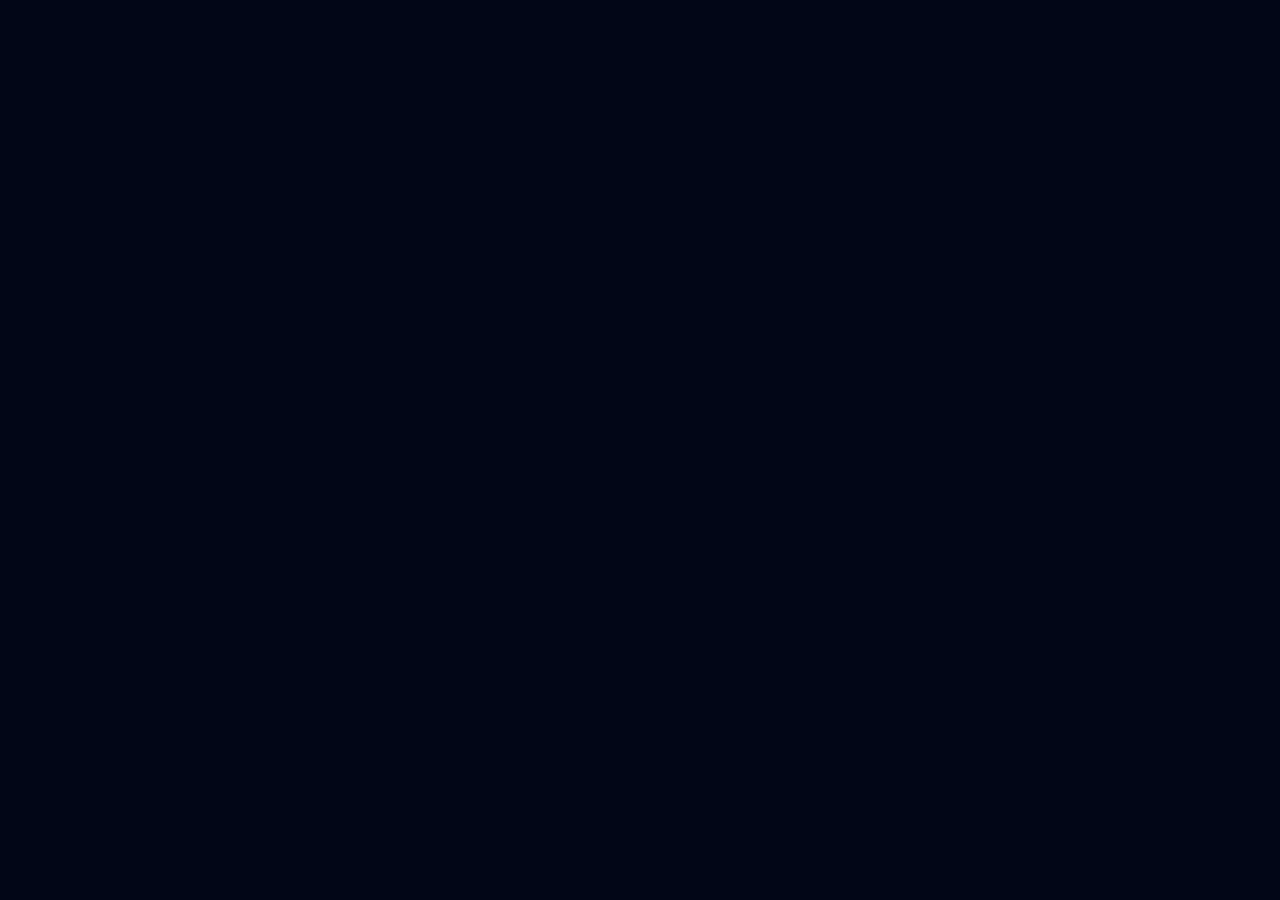
==== index.html @ 474ec380 "Update index.html" ====
<!DOCTYPE html>
<html lang="en" dir="ltr" id="htmlRoot">
<head>
    <meta charset="UTF-8">
    <meta name="viewport" content="width=device-width, initial-scale=1.0">
    <title>Thabit - Portal</title>
    <link rel="icon" type="image/svg+xml" href="[data-uri].$<[base64]">
    <link rel="preconnect" href="https://fonts.googleapis.com">
    <link rel="preconnect" href="https://fonts.gstatic.com" crossorigin>
    <link href="https://fonts.googleapis.com/css2?family=Cairo:wght@400;600;700;900&family=Montserrat:ital,wght@0,900;1,700;1,900&family=Plus+Jakarta+Sans:wght@300;400;500;600;700&display=swap" rel="stylesheet">
    <link rel="stylesheet" href="https://cdnjs.cloudflare.com/ajax/libs/font-awesome/6.4.0/css/all.min.css">

    <style>
        :root {
            --bg: #030712; --text: #f1f5f9; --text-strong: #ffffff; --muted: #94a3b8; --soft: #cbd5e1;
            --card: rgba(18, 27, 48, 0.78); --card-border: rgba(255, 255, 255, 0.10);
            --input-bg: rgba(3, 7, 18, 0.85); --input-border: rgba(255, 255, 255, 0.12);
            --gold: #d4af37;
            --shadow: 0 30px 60px rgba(0, 0, 0, 0.6); --shadow-strong: 0 50px 100px -20px rgba(0, 0, 0, 0.9);
            --icon-color: rgba(255, 255, 255, 0.17);
        }

        body.light-theme {
            --bg: #f8fafc; --text: #1e293b; --text-strong: #0f172a; --muted: #475569; --soft: #334155;
            --card: rgba(255, 255, 255, 0.92); --card-border: rgba(15, 23, 42, 0.14);
            --input-bg: #f1f5f9; --input-border: rgba(15, 23, 42, 0.28);
            --gold: #a16207;
            --shadow: 0 20px 45px rgba(15, 23, 42, 0.14); --shadow-strong: 0 30px 70px -15px rgba(15, 23, 42, 0.28);
            --icon-color: rgba(15, 23, 42, 0.15);
        }

        #thabitBg {
            position: fixed; inset: 0; width: 100%; height: 100%; z-index: 0; pointer-events: none;
            color: var(--icon-color);
            -webkit-mask-image: radial-gradient(ellipse 65% 55% at 50% 50%, rgba(0,0,0,0.4) 0%, #000 100%);
            mask-image: radial-gradient(ellipse 65% 55% at 50% 50%, rgba(0,0,0,0.4) 0%, #000 100%);
        }

        .mobile-floating-bar {
            position: fixed; left: 10px; bottom: 20px; z-index: 50;
            background: rgba(15, 23, 42, 0.85);
            backdrop-filter: blur(12px); -webkit-backdrop-filter: blur(12px);
            border: 1px solid rgba(255, 255, 255, 0.2);
            padding: 6px; border-radius: 9999px;
            display: flex; flex-direction: column; gap: 6px; align-items: center;
            box-shadow: 0 10px 25px -5px rgba(0, 0, 0, 0.5);
        }

        body.light-theme .mobile-floating-bar {
            background: rgba(255, 255, 255, 0.9); border: 1px solid #000000;
            box-shadow: 0 10px 25px -5px rgba(0, 0, 0, 0.15);
        }

        .circle-badge-btn {
            width: 36px; height: 36px; display: flex; align-items: center; justify-content: center;
            font-size: 11px; font-weight: 800; background: #1e293b; color: #ffffff;
            border: none; border-radius: 50%; cursor: pointer; transition: transform 0.2s;
            font-family: 'Cairo', 'Inter', sans-serif;
        }

        body.light-theme .circle-badge-btn { background: #e2e8f0; color: #000000; }
        .circle-badge-btn:hover { transform: scale(1.12); }
        .circle-badge-btn.active { background: #2563eb !important; color: #ffffff !important; }
        .circle-badge-btn.theme-btn { color: #fbbf24; }
        .circle-badge-btn.admin-btn { color: #10b981; }
        body.light-theme .circle-badge-btn.admin-btn { color: #047857; }
        .circle-badge-btn i { font-size: 13px; }
        .bar-divider { width: 20px; height: 1px; background: #64748b; margin: 1px 0; }

        .assist-btn {
            width: 42px; height: 42px; border-radius: 50%;
            background: linear-gradient(135deg, #059669, #047857); color: #ffffff !important;
            display: flex; flex-direction: column; align-items: center; justify-content: center; gap: 2px;
            text-decoration: none; font-family: 'Cairo', sans-serif; font-size: 7px; font-weight: 800; line-height: 1;
            transition: transform 0.2s; box-shadow: 0 4px 10px rgba(5, 150, 105, 0.45);
        }

        .assist-btn i { font-size: 14px; }
        .assist-btn:hover { transform: scale(1.12); }

        *, *:before, *:after {
            box-sizing: border-box;
            margin: 0;
            padding: 0;
            -webkit-tap-highlight-color: transparent;
        }

        *:focus { outline: none !important; }

        body {
            background-color: var(--bg);
            color: var(--text);
            min-height: 100vh;
            display: flex;
            flex-direction: column;
            align-items: center;
            justify-content: center;
            position: relative;
            overflow-x: hidden;
            font-family: 'Cairo', 'Plus Jakarta Sans', sans-serif !important;
            padding: 40px 20px;
            transition: background-color 0.3s ease, color 0.3s ease;
        }

        #cinematicIntroOverlay {
            position: fixed;
            inset: 0;
            background-color: #020617;
            z-index: 99999;
            display: flex;
            align-items: center;
            justify-content: center;
            opacity: 1;
            transition: opacity 1s ease-in-out, visibility 1s ease-in-out;
        }

        #cinematicIntroOverlay.fade-out {
            opacity: 0;
            visibility: hidden;
            pointer-events: none;
        }

        .cinematic-intro-title {
            font-family: 'Montserrat', sans-serif !important;
            font-weight: 900 !important;
            font-size: 2rem;
            letter-spacing: 0.15em;
            padding-left: 0.2em;
            color: #d4af37;
            position: relative;
            opacity: 0;
            transform: scale(0.9);
            animation: introWordSequence 3s cubic-bezier(0.16, 1, 0.3, 1) forwards;
        }

        @keyframes introWordSequence {
            0% { opacity: 0; transform: scale(0.85); filter: drop-shadow(0 0 0px rgba(212,175,55,0)); }
            25% { opacity: 1; transform: scale(1); color: #d4af37; filter: drop-shadow(0 0 10px rgba(212,175,55,0.4)); }
            50% { color: #fef08a; filter: drop-shadow(0 0 25px rgba(234, 179, 8, 0.9)) drop-shadow(0 0 45px rgba(212, 175, 55, 0.7)); transform: scale(1.05); }
            75% { color: #d4af37; filter: drop-shadow(0 0 10px rgba(212,175,55,0.5)); transform: scale(1); opacity: 1; }
            100% { opacity: 0; transform: scale(1.08); filter: drop-shadow(0 0 0px rgba(212,175,55,0)); }
        }

        .page-content-hidden { opacity: 0; visibility: hidden; }
        .page-content-visible { opacity: 1; visibility: visible; animation: fadeInContent 1s ease forwards; }

        @keyframes fadeInContent {
            from { opacity: 0; transform: translateY(10px); }
            to { opacity: 1; transform: translateY(0); }
        }

        .screen {
            display: none;
            width: 100%;
            flex-direction: column;
            align-items: center;
            position: relative;
            z-index: 5;
        }

        .screen.active { display: flex; }

        #login-screen {
            justify-content: center;
            align-items: center;
        }

        .portal-layout {
            display: flex;
            align-items: center;
            justify-content: center;
            width: 100%;
            max-width: 1300px;
            position: relative;
            gap: 30px;
            z-index: 10;
            margin-bottom: 25px;
            direction: ltr;
        }

        .portal-card {
            background: var(--card);
            backdrop-filter: blur(18px);
            -webkit-backdrop-filter: blur(18px);
            border: 1px solid var(--card-border);
            padding: 35px 30px;
            border-radius: 22px;
            width: 380px;
            min-height: 480px;
            box-shadow: var(--shadow);
            position: relative;
            overflow: hidden !important;
            transition: all 0.5s cubic-bezier(0.16, 1, 0.3, 1);
            cursor: pointer;
            display: flex;
            flex-direction: column;
            justify-content: space-between;
            user-select: none;
        }

        [dir="rtl"] .portal-card { direction: rtl; }
        [dir="ltr"] .portal-card { direction: ltr; }

        .portal-card::before {
            content: '';
            position: absolute;
            top: -150%;
            left: -150%;
            width: 350%;
            height: 350%;
            background: linear-gradient(135deg, transparent 35%, rgba(212, 175, 55, 0.04) 42%, rgba(255, 215, 0, 0.16) 50%, rgba(212, 175, 55, 0.04) 58%, transparent 65%);
            pointer-events: none;
            z-index: 1;
            animation: cardGoldSwipe 7s linear infinite;
        }

        @keyframes cardGoldSwipe {
            0% { transform: translate(-30%, -30%); }
            100% { transform: translate(35%, 35%); }
        }

        .portal-card.side-card {
            transform: scale(0.9);
            opacity: 0.7;
            filter: blur(0.3px);
            pointer-events: auto;
            z-index: 2;
        }

        .portal-card.side-card:hover {
            opacity: 0.9;
            filter: blur(0px);
            transform: scale(0.93);
            box-shadow: var(--shadow);
        }

        .portal-card.active-card {
            transform: scale(1.04);
            opacity: 1;
            filter: blur(0px);
            z-index: 20;
            box-shadow: var(--shadow-strong);
            cursor: default;
            pointer-events: auto;
        }

        .portal-card > * {
            position: relative;
            z-index: 2;
        }

        .logo-wrapper {
            position: relative;
            display: flex;
            flex-direction: column;
            align-items: center;
            align-self: center;
            margin-bottom: 25px;
            z-index: 10;
        }

        .glass-3d-logo-btn {
            position: relative;
            width: 90px;
            height: 90px;
            border-radius: 50%;
            background: radial-gradient(circle at 32% 32%, #475569 0%, #1e293b 45%, #090d16 75%, #020408 100%);
            box-shadow:
                inset 0 6px 12px rgba(255, 255, 255, 0.35),
                inset 0 -12px 25px rgba(0, 0, 0, 0.95),
                0 20px 40px rgba(0, 0, 0, 0.55),
                0 0 25px rgba(0, 0, 0, 0.4);
            display: flex;
            align-items: center;
            justify-content: center;
            overflow: hidden;
            cursor: pointer;
            transition: background 0.4s ease, box-shadow 0.4s ease;
            transform: scale(1) !important;
        }

        .glass-logo-text {
            font-family: 'Montserrat', sans-serif !important;
            font-weight: 900 !important;
            font-size: 2.2rem !important;
            color: #ffffff !important;
            text-shadow: 0 2px 10px rgba(0, 0, 0, 0.8);
        }

        .card-header-title {
            font-size: 1.4rem;
            color: var(--text-strong);
            font-weight: 700;
            letter-spacing: 0.5px;
            margin-bottom: 20px;
            display: flex;
            align-items: center;
            gap: 10px;
            font-family: 'Cairo', sans-serif !important;
        }

        .input-group {
            margin-bottom: 16px;
            position: relative;
        }

        .input-group label {
            display: flex;
            align-items: center;
            gap: 6px;
            margin-bottom: 6px;
            font-size: 0.95rem;
            color: var(--text-strong);
            font-weight: 700;
            font-family: 'Cairo', sans-serif !important;
        }

        .required-dot {
            display: inline-block;
            width: 7px;
            height: 7px;
            background-color: #f43f5e;
            border-radius: 50%;
            margin-left: 3px;
            box-shadow: 0 0 8px rgba(244, 63, 94, 0.8);
            vertical-align: middle;
        }

        [dir="rtl"] .required-dot {
            margin-left: 0;
            margin-right: 3px;
        }

        .input-group input,
        .input-group select,
        .input-group textarea {
            width: 100%;
            height: 46px;
            padding: 0 16px;
            background: var(--input-bg);
            border: 1px solid var(--input-border) !important;
            border-radius: 12px;
            color: var(--text-strong);
            font-size: 0.95rem;
            outline: none !important;
            box-shadow: none !important;
            font-family: 'Cairo', sans-serif !important;
            font-weight: 600;
        }

        .input-group input::placeholder {
            color: var(--muted);
            opacity: 0.8;
        }

        .password-wrapper {
            position: relative;
            width: 100%;
        }

        .password-wrapper input {
            padding-right: 48px;
        }

        [dir="rtl"] .password-wrapper input {
            padding-right: 16px;
            padding-left: 48px;
        }

        .toggle-password {
            position: absolute;
            right: 16px;
            top: 50%;
            transform: translateY(-50%);
            color: var(--soft);
            cursor: pointer;
            z-index: 5;
            font-size: 1.1rem;
        }

        [dir="rtl"] .toggle-password {
            right: auto;
            left: 16px;
        }

        .btn {
            width: 100%;
            padding: 13px 16px;
            color: #ffffff !important;
            border-radius: 14px;
            font-size: 1.1rem;
            font-weight: 900;
            cursor: pointer;
            position: relative;
            font-family: 'Cairo', sans-serif !important;
            background: linear-gradient(135deg, #000000 0%, #111827 20%, #047857 40%, #ffffff 50%, #dc2626 60%, #111827 80%, #000000 100%) !important;
            border: 1px solid rgba(255, 255, 255, 0.15);
            margin-top: 6px;
            text-shadow: 0 1px 6px rgba(0,0,0,0.85);
        }

        .btn:disabled {
            opacity: 0.7;
            cursor: wait;
        }

        .assistant-join-btn {
            background: linear-gradient(135deg, #1e293b 0%, #0f172a 100%);
            color: #ffffff !important;
            border: 1px solid rgba(255, 255, 255, 0.15);
            width: 100%;
            padding: 16px;
            border-radius: 14px;
            font-weight: 900;
            font-size: 1.1rem;
            font-family: 'Cairo', sans-serif !important;
            cursor: pointer;
            box-shadow: 0 10px 25px rgba(0, 0, 0, 0.4);
            display: flex;
            align-items: center;
            justify-content: center;
            gap: 10px;
            transition: transform 0.2s, box-shadow 0.2s, background 0.2s;
            text-decoration: none;
            margin-top: 20px;
        }

        .assistant-join-btn:hover {
            transform: translateY(-3px);
            background: linear-gradient(135deg, #334155 0%, #1e293b 100%);
            box-shadow: 0 15px 30px rgba(0, 0, 0, 0.6);
            border-color: rgba(212, 175, 55, 0.4);
        }

        .services-wrap {
            display: flex;
            flex-direction: column;
            justify-content: center;
            height: 100%;
        }

        .services-desc {
            color: var(--soft);
            text-align: center;
            font-size: 0.95rem;
            line-height: 1.6;
            margin-bottom: 20px;
        }

        .card-footnote {
            font-size: 0.85rem;
            color: var(--muted);
            text-align: center;
            margin-top: 10px;
        }

        .card-footnote.strong {
            font-size: 0.95rem;
            color: var(--text-strong);
            font-weight: 700;
        }

        .info-content {
            color: var(--text-strong);
            font-size: 1rem;
            line-height: 1.7;
            font-weight: 600;
        }

        .icon-soft {
            color: var(--soft);
        }

        #webAlertBox {
            width: 100%;
            padding: 12px 16px;
            border-radius: 12px;
            font-size: 0.95rem;
            font-family: 'Cairo', sans-serif !important;
            font-weight: 700;
            margin-bottom: 20px;
            display: none;
            background: var(--input-bg);
            text-align: center;
        }

        #webAlertBox.show {
            display: block;
        }

        #webAlertBox.alert-success {
            border: 1px solid #10b981;
            color: #10b981;
        }

        #webAlertBox.alert-error {
            border: 1px solid #ef4444;
            color: #ef4444;
        }

        @media (max-width: 900px) {
            body {
                padding: 20px 15px;
            }

            .portal-layout {
                flex-direction: column !important;
                gap: 20px;
                align-items: center;
            }

            .portal-card {
                width: 100% !important;
                max-width: 380px;
                min-height: auto !important;
                transform: none !important;
                opacity: 1 !important;
                filter: none !important;
                box-shadow: var(--shadow);
            }

            .portal-card.side-card,
            .portal-card.active-card {
                transform: none !important;
                opacity: 1 !important;
                filter: none !important;
            }
        }

        @media (max-width: 600px) {
            body {
                padding-left: 64px;
                padding-right: 14px;
            }
        }
    </style>
</head>

<body>

    <script>
        try {
            if (localStorage.getItem('thabit_theme') === 'light')
                document.body.classList.add('light-theme');
        } catch(e) {}
    </script>

    <!-- Floating left bar -->
    <div class="mobile-floating-bar" id="mobileFloatingBar">
        <a href="assistant7.html"
           id="assistBtn"
           class="assist-btn"
           title="Pronunciation Assistant"
           data-i18n-title="assistTitle">
            <i class="fa-solid fa-microphone-lines"></i>
            <span data-i18n="assistShort">Assistant</span>
        </a>

        <div class="bar-divider"></div>

        <button type="button"
                onclick="setLanguage('ar')"
                id="floatBtnAr"
                title="العربية"
                class="circle-badge-btn">ع</button>

        <button type="button"
                onclick="setLanguage('en')"
                id="floatBtnEn"
                title="English"
                class="circle-badge-btn active">EN</button>

        <button type="button"
                onclick="setLanguage('eg')"
                id="floatBtnEg"
                title="مصري"
                class="circle-badge-btn">مصر</button>

        <div class="bar-divider"></div>

        <button type="button"
                onclick="toggleTheme()"
                id="floatBtnTheme"
                title="Light / Dark"
                data-i18n-title="themeTitle"
                class="circle-badge-btn theme-btn">
            <i id="themeIcon" class="fa-solid fa-moon"></i>
        </button>

        <div class="bar-divider"></div>

        <button type="button"
                onclick="window.location.href='adminpanel2.html'"
                id="floatBtnAdmin"
                title="Admin Panel"
                class="circle-badge-btn admin-btn">
            <i class="fa-solid fa-plus"></i>
        </button>
    </div>

    <div id="cinematicIntroOverlay">
        <h1 class="cinematic-intro-title">THABIT</h1>
    </div>

    <div id="login-screen" class="screen page-content-hidden">

        <div style="display: flex; flex-direction: column; align-items: center; width: 100%;">

            <div class="logo-wrapper">
                <div class="glass-3d-logo-btn"
                     id="glassLogoBtn"
                     title="THABIT Portal">
                    <span class="glass-logo-text">T</span>
                </div>
            </div>

            <div class="portal-layout" id="portalLayout">

                <!-- 1. Login Card -->
                <div class="portal-card active-card"
                     id="cardLogin"
                     onclick="switchPortalCard('login')">

                    <div>

                        <div class="card-header-title"
                             style="justify-content: center;">

                            <span id="lblLoginTitle"
                                  data-i18n="loginTitle"
                                  style="letter-spacing: 1px;">
                                Login
                            </span>

                        </div>

                        <div id="webAlertBox"></div>

                        <div class="input-group">

                            <label>
                                <i class="fa-regular fa-user"></i>

                                <span id="lblUser"
                                      data-i18n="username">
                                    Username
                                </span>

                                <span class="required-dot"
                                      id="dotUser">
                                </span>
                            </label>

                            <input type="text"
                                   id="username"
                                   data-i18n-ph="usernamePh"
                                   placeholder="Enter username..."
                                   autocomplete="off">

                        </div>

                        <div class="input-group">

                            <label>
                                <i class="fa-solid fa-lock"></i>

                                <span id="lblPass"
                                      data-i18n="password">
                                    Password
                                </span>

                                <span class="required-dot"
                                      id="dotPass">
                                </span>
                            </label>

                            <div class="password-wrapper">

                                <input type="password"
                                       id="password"
                                       data-i18n-ph="passwordPh"
                                       placeholder="Enter password...">

                                <i class="fa-solid fa-eye toggle-password"
                                   id="togglePassword"
                                   onclick="togglePassVisibility()">
                                </i>

                            </div>

                        </div>

                        <button class="btn"
                                id="btnLoginBtn"
                                data-i18n="getIn"
                                onclick="handleLogin()">
                            Get In
                        </button>

                    </div>

                </div>


                <!-- 2. Services Card -->
                <div class="portal-card side-card left"
                     id="cardServices"
                     onclick="switchPortalCard('services')">

                    <div class="services-wrap">

                        <div class="card-header-title"
                             style="justify-content: center; text-align: center;">

                            <i class="fa-solid fa-calendar-check icon-soft"></i>

                            <span data-i18n="notYet">
                                Not a Thabit Yet ?
                            </span>

                        </div>

                        <p class="services-desc"
                           data-i18n="servicesDesc">
                            Pick your time slot, upload the required files, and confirm your payment with ease.
                        </p>


                        <!-- Linked directly to placement3.html -->
                        <a href="placement3.html"
                           id="assistantJoinBtn"
                           class="assistant-join-btn"
                           onclick="event.stopPropagation();">

                            <i class="fa-solid fa-arrow-right-to-bracket"></i>

                            <span data-i18n="wantJoin">
                                Want to join ?
                            </span>

                        </a>

                    </div>

                    <div class="card-footnote"
                         data-i18n="bookingPortal">
                        Direct Booking Portal
                    </div>

                </div>


                <!-- 3. About Us Card -->
                <div class="portal-card side-card"
                     id="cardAbout"
                     onclick="switchPortalCard('about')">

                    <div>

                        <div class="card-header-title">

                            <i class="fa-solid fa-circle-info"></i>

                            <span id="lblAboutTitle"
                                  data-i18n="aboutTitle">
                                About Us
                            </span>

                        </div>

                        <p class="info-content"
                           id="lblAboutDesc"
                           data-i18n="aboutDesc">
                            THABIT is a state-of-the-art educational ecosystem built to bridge the gap between mentors and trainees.
                        </p>

                    </div>

                    <div class="card-footnote strong"
                         data-i18n="clickView">
                        Click to view
                    </div>

                </div>

            </div>

        </div>

    </div>


    <script>
    (function () {

        var LOGO = '<g transform="translate(2.00 4.12) scale(0.10237) translate(-49.5 -12.5)"><path d="M322.8 24.2L317.2 21.0L312.3 19.8L307.5 19.8L301.5 21.0L292.8 24.5L281.8 31.8L273.3 39.7L258.0 55.3L243.5 68.2L235.8 72.8L231.3 74.5L223.0 76.2L216.3 76.0L209.8 74.2L204.7 71.3L200.2 67.0L197.5 62.7L195.8 58.7L194.7 52.3L194.7 47.0L195.8 40.8L197.0 39.0L199.0 33.0L203.3 27.0L211.2 19.8L219.7 15.2L223.3 14.2L224.7 12.5L216.8 13.0L208.3 15.0L207.2 16.0L199.0 19.7L193.0 24.2L188.0 29.0L183.7 34.7L178.7 44.0L175.7 55.3L176.0 65.8L178.8 75.5L180.5 78.8L183.8 83.2L188.8 87.8L194.5 91.3L198.0 93.0L204.5 94.5L211.7 95.2L221.7 94.5L228.7 92.8L239.2 87.8L252.0 79.0L262.8 68.2L274.0 55.3L282.3 47.2L288.0 42.7L296.5 38.0L302.8 37.3L305.3 38.7L307.3 42.7L307.3 49.7L302.7 64.2L293.5 82.5L291.2 85.7L290.3 88.0L286.7 93.3L284.2 98.3L281.8 101.3L279.8 105.5L277.2 108.8L275.2 113.0L272.5 116.3L262.7 132.7L259.8 135.8L220.2 139.0L210.8 139.2L203.7 140.3L194.3 140.7L186.8 141.8L152.0 143.7L144.0 145.0L102.3 148.0L100.2 148.8L96.3 153.2L95.5 155.2L93.2 157.7L91.0 161.3L82.5 171.5L81.8 173.2L68.5 190.2L66.5 193.5L64.0 196.0L63.3 197.7L59.3 202.3L59.5 203.8L74.8 203.3L81.0 202.2L89.2 201.8L97.8 200.7L134.5 198.7L141.2 197.5L150.0 197.3L155.7 196.5L156.8 196.8L156.8 198.2L144.8 214.8L142.3 217.5L137.2 225.3L128.7 236.0L128.0 237.7L125.3 240.7L114.0 256.8L82.0 299.3L72.2 308.8L67.2 312.3L57.3 316.7L50.5 318.5L49.5 319.7L49.7 321.2L51.8 321.5L59.5 320.5L101.0 318.5L114.2 317.0L127.5 313.8L132.2 310.7L136.7 306.0L175.8 243.2L178.3 240.2L180.7 235.7L208.0 193.3L210.3 192.3L220.2 191.3L223.3 191.5L224.3 193.0L222.0 196.0L219.3 201.2L211.5 213.0L201.5 230.2L188.2 251.2L187.5 253.2L180.5 263.8L173.8 276.2L169.8 282.0L160.5 298.5L158.7 304.0L158.7 310.2L160.7 315.5L165.2 319.7L170.2 321.5L175.5 321.3L179.2 320.0L182.5 318.0L187.8 313.5L215.8 283.8L234.7 265.3L251.8 251.5L259.0 248.0L261.0 248.0L262.8 249.2L263.8 254.0L263.0 259.7L258.7 272.5L255.7 285.2L254.8 299.0L255.7 305.3L258.7 312.7L263.3 318.2L269.8 321.3L275.3 322.5L279.3 322.7L286.0 321.5L294.5 318.2L301.5 313.5L308.8 307.0L317.8 296.3L327.2 281.5L330.7 273.0L332.0 271.0L334.0 264.3L335.0 263.0L335.3 260.7L336.5 258.5L337.0 253.3L335.7 252.7L333.8 254.2L330.0 262.5L325.7 270.2L323.2 273.3L321.3 277.2L315.0 285.8L306.7 294.8L300.0 300.0L293.8 303.0L286.5 303.0L283.5 300.5L282.0 297.2L282.0 286.5L284.7 274.7L286.0 272.2L287.8 263.8L290.5 257.0L293.7 242.0L294.0 234.3L293.7 229.8L290.3 223.3L287.2 220.8L282.7 218.8L275.8 218.8L270.0 220.5L265.5 222.3L254.3 229.5L235.8 245.2L226.5 254.5L224.7 257.2L205.8 277.3L204.8 277.7L204.5 276.5L218.7 252.3L221.2 249.0L228.0 236.7L235.2 225.7L235.7 224.0L249.0 203.2L249.5 201.5L255.5 191.7L257.7 189.0L259.8 188.2L266.8 188.2L274.5 186.8L295.7 185.3L308.8 185.0L316.5 183.7L324.0 183.5L332.0 182.3L341.5 182.0L347.7 181.2L368.2 180.3L373.2 179.3L374.8 178.2L376.8 173.7L377.8 172.7L379.8 167.7L381.2 166.2L396.3 135.7L398.3 130.7L401.0 126.5L401.0 124.8L385.3 125.5L379.8 126.5L370.7 126.8L362.7 128.0L328.8 130.0L322.2 131.2L314.5 131.3L304.2 132.7L293.5 133.2L292.2 132.3L292.5 130.8L295.2 127.8L297.2 123.7L299.5 120.7L313.5 97.3L322.7 79.2L326.2 69.5L327.3 67.8L330.5 55.2L331.3 47.2L330.7 39.0L327.2 28.8Z' fill='currentColor' stroke='none'/></g>";

        var mandala = [0,45,90,135,180,225,270,315].map(function (a) {
            return '<ellipse cx="20" cy="10.5" rx="2.8" ry="6.5" transform="rotate(' + a + ' 20 20)"/>';
        }).join('') + '<circle cx="20" cy="20" r="2.2"/>';

        var icons = {
            th: LOGO,
            sun: '<circle cx="20" cy="20" r="6"/><path d="M20 4v4M20 32v4M4 20h4M32 20h4M8.7 8.7l2.8 2.8M28.5 28.5l2.8 2.8M8.7 31.3l2.8-2.8M28.5 11.5l2.8-2.8"/>',
            moon: '<path transform="translate(3 3) scale(1.4)" d="M21 12.79A9 9 0 1 1 11.21 3 7 7 0 0 0 21 12.79z"/>',
            eye: '<path d="M3 20c5-8 11-12 17-12s12 4 17 12c-5 8-11 12-17 12S8 28 3 20z"/><circle cx="20" cy="20" r="5.5"/><circle cx="20" cy="20" r="1.8"/>',
            bolt: '<path d="M23 4L9 22h9l-2 14 15-19h-9z"/>',
            T: '<text x="20" y="31" text-anchor="middle" font-family="Montserrat,sans-serif" font-weight="900" font-size="32" stroke-width="1.4">T</text>',
            small: '<text x="20" y="28" text-anchor="middle" font-family="Montserrat,sans-serif" font-weight="900" font-size="22" stroke-width="1.3">th</text>',
            ain: '<text x="20" y="29" text-anchor="middle" font-family="Cairo,sans-serif" font-weight="700" font-size="30" stroke-width="1.2">\u0639</text>',
            tha: '<text x="20" y="29" text-anchor="middle" font-family="Cairo,sans-serif" font-weight="700" font-size="30" stroke-width="1.2">\u062b</text>',
            note: '<path d="M14 29V9l16-4v20"/><ellipse cx="10.5" cy="29" rx="4.5" ry="3.5"/><ellipse cx="26.5" cy="25" rx="4.5" ry="3.5"/>',
            mic: '<rect x="15.5" y="5" width="9" height="17" rx="4.5"/><path d="M10 19a10 10 0 0 0 20 0M20 29v6M14 35h12"/>',
            doc: '<rect x="9" y="5" width="22" height="30" rx="3"/><path d="M14 14h12M14 20h12M14 26h7"/>',
            bulb: '<path d="M15 29h10M17 34h6M20 5a10 10 0 0 0-6 18c1.2 1 2 2.6 2 4.5v1.5h8v-1.5c0-1.9.8-3.5 2-4.5A10 10 0 0 0 20 5z"/>',
            mandala: mandala,
            book: '<path d="M20 11c-4-3-9-4-14-3v22c5-1 10 0 14 3 4-3 9-4 14-3V8c-5-1-10 0-14 3zM20 11v22"/>',
            target: '<circle cx="20" cy="20" r="13"/><circle cx="20" cy="20" r="8"/><circle cx="20" cy="20" r="3"/>'
        };

        var names = Object.keys(icons);
        var STEP = 60, N = 6, TILE = STEP * N, SCALE = 0.72;
        var angles = [-14, -6, 0, 7, 13, -9, 4];

        var defs = '';

        names.forEach(function (n) {
            defs += '<g id="thi-' + n + '" fill="none" stroke="currentColor" stroke-width="1.8" stroke-linecap="round" stroke-linejoin="round">' + icons[n] + '</g>';
        });

        var uses = '';

        for (var r = 0; r < N; r++) {
            for (var c = 0; c < N; c++) {
                var id = names[(r * 5 + c * 3) % names.length];
                var x = (r % 2 ? 45 : 15) + c * STEP;
                var y = 30 + r * STEP;
                var a = angles[(r * 3 + c * 5) % angles.length];

                uses += '<use href="#thi-' + id + '" transform="translate(' + x + ' ' + y + ') rotate(' + a + ') scale(' + SCALE + ') translate(-20 -20)"/>';
            }
        }

        var svg = '<svg id="thabitBg" xmlns="http://www.w3.org/2000/svg" aria-hidden="true">' +
            '<defs>' + defs +
            '<pattern id="thabitTile" width="' + TILE + '" height="' + TILE + '" patternUnits="userSpaceOnUse">' +
            uses +
            '</pattern></defs>' +
            '<rect width="100%" height="100%" fill="url(#thabitTile)"/></svg>';

        document.body.insertAdjacentHTML('afterbegin', svg);

    })();
    </script>


    <script>

        const SCRIPT_URL = "https://script.google.com/macros/s/AKfycbwdTjCpH7KYgNX0jV_rOmupRF2kaR1CH6RtH0wTkOccqmyuIB4zsmUD0GqKPrxaiBqd-A/exec";

        const PAGE_I18N = {

            en: {
                loginTitle: "Login",
                username: "Username",
                usernamePh: "Enter username...",
                password: "Password",
                passwordPh: "Enter password...",
                getIn: "Get In",
                checking: "Checking...",
                notYet: "Not a Thabit Yet ?",
                servicesDesc: "Pick your time slot, upload the required files, and confirm your payment with ease.",
                wantJoin: "Want to join ?",
                bookingPortal: "Direct Booking Portal",
                aboutTitle: "About Us",
                aboutDesc: "THABIT is a state-of-the-art educational ecosystem built to bridge the gap between mentors and trainees.",
                clickView: "Click to view",
                assistShort: "Assistant",
                assistTitle: "Pronunciation Assistant",
                themeTitle: "Light / Dark",
                errEmpty: "Please enter username and password!",
                welcome: "Welcome, {name}! Redirecting...",
                errWrong: "Wrong username or password!",
                errConn: "Could not reach the database, check your connection."
            },

            ar: {
                loginTitle: "تسجيل الدخول",
                username: "اسم المستخدم",
                usernamePh: "أدخل اسم المستخدم...",
                password: "كلمة المرور",
                passwordPh: "أدخل كلمة المرور...",
                getIn: "دخول",
                checking: "جارٍ التحقق...",
                notYet: "لست من ثابت بعد؟",
                servicesDesc: "قم باختيار ميعادك، ورفع الملفات المطلوبة، وإثبات الدفع بكل سهولة ويسر.",
                wantJoin: "هل تريد الانضمام؟",
                bookingPortal: "بوابة الحجز المباشر",
                aboutTitle: "من نحن",
                aboutDesc: "ثابت منظومة تعليمية متطورة صُممت لسد الفجوة بين المدربين والمتدربين.",
                clickView: "اضغط للعرض",
                assistShort: "المساعد",
                assistTitle: "مساعد النطق",
                themeTitle: "فاتح / داكن",
                errEmpty: "من فضلك أدخل اسم المستخدم وكلمة المرور!",
                welcome: "أهلاً بك، {name}! جارٍ التحويل...",
                errWrong: "خطأ في اسم المستخدم أو كلمة المرور!",
                errConn: "تعذر الاتصال بقاعدة البيانات، تأكد من الاتصال."
            },

            eg: {
                loginTitle: "دخول",
                username: "اسم المستخدم",
                usernamePh: "اكتب اسم المستخدم...",
                password: "الباسورد",
                passwordPh: "اكتب الباسورد...",
                getIn: "ادخل",
                checking: "بنتأكد...",
                notYet: "لسه مش من ثابت؟",
                servicesDesc: "اختار ميعادك، وارفع الملفات المطلوبة، وأثبت الدفع بكل سهولة.",
                wantJoin: "عايز تنضم؟",
                bookingPortal: "بوابة الحجز المباشر",
                aboutTitle: "احنا مين",
                aboutDesc: "ثابت منظومة تعليمية متطورة اتعملت عشان تقرّب بين المدرب والمتدرب.",
                clickView: "دوس عشان تشوف",
                assistShort: "المساعد",
                assistTitle: "مساعد النطق",
                themeTitle: "فاتح / داكن",
                errEmpty: "اكتب اسم المستخدم والباسورد!",
                welcome: "أهلاً يا {name}! جاري التحويل...",
                errWrong: "اسم المستخدم أو الباسورد غلط!",
                errConn: "مش قادر أوصل للداتابيز، اتأكد من النت."
            }
        };


        let currentLang = 'en';
        let isLightTheme = false;

        function thabitSave(k, v) {
            try {
                localStorage.setItem(k, v);
            } catch (e) {}
        }

        function thabitLoad(k) {
            try {
                return localStorage.getItem(k);
            } catch (e) {
                return null;
            }
        }

        function applyTheme(light) {

            isLightTheme = light;

            document.body.classList.toggle('light-theme', light);

            const ic = document.getElementById('themeIcon');

            if (ic)
                ic.className = light
                    ? 'fa-solid fa-sun'
                    : 'fa-solid fa-moon';
        }

        function toggleTheme() {

            applyTheme(!isLightTheme);

            thabitSave(
                'thabit_theme',
                isLightTheme ? 'light' : 'dark'
            );
        }

        function setLanguage(lang) {

            if (!PAGE_I18N[lang])
                lang = 'en';

            currentLang = lang;

            thabitSave('thabit_lang', lang);

            const ids = {
                ar: 'floatBtnAr',
                en: 'floatBtnEn',
                eg: 'floatBtnEg'
            };

            Object.keys(ids).forEach(k => {

                const b = document.getElementById(ids[k]);

                if (b)
                    b.classList.toggle(
                        'active',
                        k === lang
                    );
            });

            const root = document.documentElement;

            root.setAttribute(
                'dir',
                lang === 'en' ? 'ltr' : 'rtl'
            );

            root.setAttribute(
                'lang',
                lang === 'ar'
                    ? 'ar'
                    : (lang === 'eg' ? 'arz' : 'en')
            );

            const t = PAGE_I18N[lang];

            document
                .querySelectorAll('[data-i18n]')
                .forEach(el => {

                    const v = t[el.dataset.i18n];

                    if (v !== undefined)
                        el.textContent = v;
                });

            document
                .querySelectorAll('[data-i18n-ph]')
                .forEach(el => {

                    const v = t[el.dataset.i18nPh];

                    if (v !== undefined)
                        el.placeholder = v;
                });

            document
                .querySelectorAll('[data-i18n-title]')
                .forEach(el => {

                    const v = t[el.dataset.i18nTitle];

                    if (v !== undefined)
                        el.title = v;
                });

            if (typeof onLanguageApplied === 'function')
                onLanguageApplied(lang, t);
        }


        function initThabitUI() {

            applyTheme(
                thabitLoad('thabit_theme') === 'light'
            );

            const saved = thabitLoad('thabit_lang');

            setLanguage(
                saved && PAGE_I18N[saved]
                    ? saved
                    : 'en'
            );
        }


        function runCinematicIntro() {

            const introOverlay =
                document.getElementById('cinematicIntroOverlay');

            const loginScreen =
                document.getElementById('login-screen');

            setTimeout(() => {

                introOverlay.classList.add('fade-out');

                setTimeout(() => {
                    introOverlay.style.display = 'none';
                }, 1000);

                loginScreen.classList.remove(
                    'page-content-hidden'
                );

                loginScreen.classList.add(
                    'page-content-visible'
                );

                loginScreen.classList.add('active');

            }, 3000);
        }


        function switchPortalCard(cardName) {

            if (window.innerWidth <= 900)
                return;

            const cardServ =
                document.getElementById('cardServices');

            const cardLogin =
                document.getElementById('cardLogin');

            const cardAbout =
                document.getElementById('cardAbout');

            cardServ.className =
                "portal-card side-card";

            cardLogin.className =
                "portal-card side-card";

            cardAbout.className =
                "portal-card side-card";


            if (cardName === 'login') {

                cardLogin.className =
                    "portal-card active-card";

                cardServ.className =
                    "portal-card side-card left";

            }

            else if (cardName === 'services') {

                cardServ.className =
                    "portal-card active-card";

            }

            else if (cardName === 'about') {

                cardAbout.className =
                    "portal-card active-card";

                cardLogin.className =
                    "portal-card side-card left";
            }
        }


        function togglePassVisibility() {

            const passwordInput =
                document.getElementById('password');

            const toggleIcon =
                document.getElementById('togglePassword');

            if (passwordInput.type === 'password') {

                passwordInput.type = 'text';

                toggleIcon.classList.remove(
                    'fa-eye'
                );

                toggleIcon.classList.add(
                    'fa-eye-slash'
                );

            } else {

                passwordInput.type = 'password';

                toggleIcon.classList.remove(
                    'fa-eye-slash'
                );

                toggleIcon.classList.add(
                    'fa-eye'
                );
            }
        }


        async function handleLogin() {

            const t = PAGE_I18N[currentLang];

            const u =
                document.getElementById('username')
                .value
                .trim();

            const p =
                document.getElementById('password')
                .value
                .trim();

            const alertBox =
                document.getElementById('webAlertBox');

            const btn =
                document.getElementById('btnLoginBtn');


            if (!u || !p) {

                alertBox.innerText =
                    t.errEmpty;

                alertBox.className =
                    "show alert-error";

                setTimeout(() => {

                    alertBox.classList.remove(
                        'show'
                    );

                }, 3000);

                return;
            }


            btn.innerText =
                t.checking;

            btn.disabled = true;


            try {

                const response =
                    await fetch(
                        `${SCRIPT_URL}?action=login&username=${encodeURIComponent(u)}&password=${encodeURIComponent(p)}`
                    );

                const result =
                    await response.json();


                if (result.status === 'success') {

                    alertBox.innerText =
                        t.welcome.replace(
                            '{name}',
                            result.user.who
                        );

                    alertBox.className =
                        "show alert-success";


                    localStorage.setItem(
                        'currentTrainee',
                        JSON.stringify(result.user)
                    );


                    setTimeout(() => {

                        window.location.href =
                            'dashboard3.html';

                    }, 1000);


                } else {

                    alertBox.innerText =
                        result.message ||
                        t.errWrong;

                    alertBox.className =
                        "show alert-error";

                    btn.innerText =
                        t.getIn;

                    btn.disabled = false;

                    setTimeout(() => {

                        alertBox.classList.remove(
                            'show'
                        );

                    }, 4000);
                }


            } catch (err) {

                alertBox.innerText =
                    t.errConn;

                alertBox.className =
                    "show alert-error";

                btn.innerText =
                    t.getIn;

                btn.disabled = false;

                setTimeout(() => {

                    alertBox.classList.remove(
                        'show'
                    );

                }, 4000);
            }
        }


        window.onload = () => {

            initThabitUI();

            runCinematicIntro();

        };

    </script>

</body>
</html>
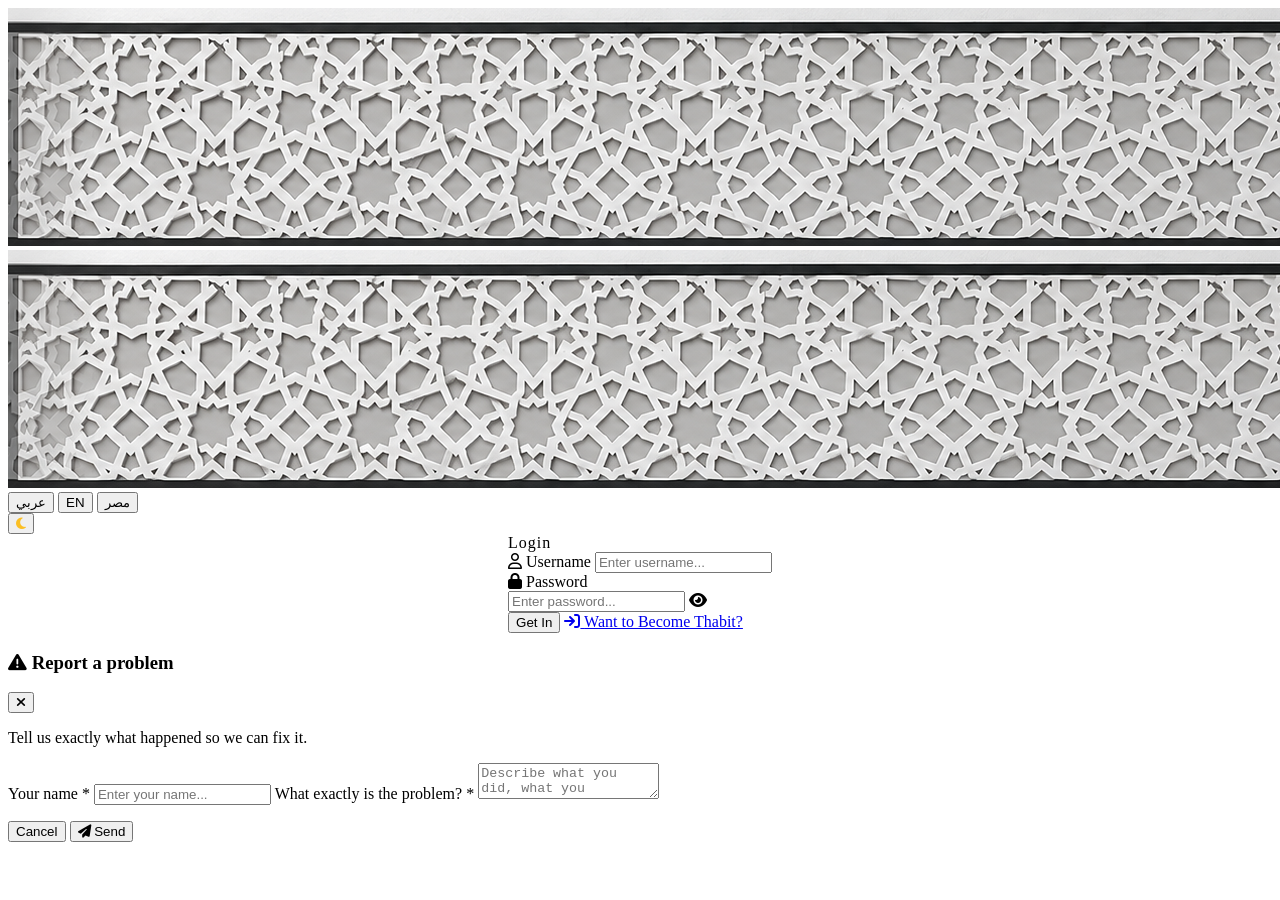
==== commit 61a24510: "Add files via upload" ====
--- a/index.html
+++ b/index.html
@@ -1,1331 +1,125 @@
-<!DOCTYPE html>
-<html lang="en" dir="ltr" id="htmlRoot">
-<head>
-    <meta charset="UTF-8">
-    <meta name="viewport" content="width=device-width, initial-scale=1.0">
-    <title>Thabit - Portal</title>
-    <link rel="icon" type="image/svg+xml" href="[data-uri].$<[base64]">
-    <link rel="preconnect" href="https://fonts.googleapis.com">
-    <link rel="preconnect" href="https://fonts.gstatic.com" crossorigin>
-    <link href="https://fonts.googleapis.com/css2?family=Cairo:wght@400;600;700;900&family=Montserrat:ital,wght@0,900;1,700;1,900&family=Plus+Jakarta+Sans:wght@300;400;500;600;700&display=swap" rel="stylesheet">
-    <link rel="stylesheet" href="https://cdnjs.cloudflare.com/ajax/libs/font-awesome/6.4.0/css/all.min.css">
-
-    <style>
-        :root {
-            --bg: #030712; --text: #f1f5f9; --text-strong: #ffffff; --muted: #94a3b8; --soft: #cbd5e1;
-            --card: rgba(18, 27, 48, 0.78); --card-border: rgba(255, 255, 255, 0.10);
-            --input-bg: rgba(3, 7, 18, 0.85); --input-border: rgba(255, 255, 255, 0.12);
-            --gold: #d4af37;
-            --shadow: 0 30px 60px rgba(0, 0, 0, 0.6); --shadow-strong: 0 50px 100px -20px rgba(0, 0, 0, 0.9);
-            --icon-color: rgba(255, 255, 255, 0.17);
-        }
-
-        body.light-theme {
-            --bg: #f8fafc; --text: #1e293b; --text-strong: #0f172a; --muted: #475569; --soft: #334155;
-            --card: rgba(255, 255, 255, 0.92); --card-border: rgba(15, 23, 42, 0.14);
-            --input-bg: #f1f5f9; --input-border: rgba(15, 23, 42, 0.28);
-            --gold: #a16207;
-            --shadow: 0 20px 45px rgba(15, 23, 42, 0.14); --shadow-strong: 0 30px 70px -15px rgba(15, 23, 42, 0.28);
-            --icon-color: rgba(15, 23, 42, 0.15);
-        }
-
-        #thabitBg {
-            position: fixed; inset: 0; width: 100%; height: 100%; z-index: 0; pointer-events: none;
-            color: var(--icon-color);
-            -webkit-mask-image: radial-gradient(ellipse 65% 55% at 50% 50%, rgba(0,0,0,0.4) 0%, #000 100%);
-            mask-image: radial-gradient(ellipse 65% 55% at 50% 50%, rgba(0,0,0,0.4) 0%, #000 100%);
-        }
-
-        .mobile-floating-bar {
-            position: fixed; left: 10px; bottom: 20px; z-index: 50;
-            background: rgba(15, 23, 42, 0.85);
-            backdrop-filter: blur(12px); -webkit-backdrop-filter: blur(12px);
-            border: 1px solid rgba(255, 255, 255, 0.2);
-            padding: 6px; border-radius: 9999px;
-            display: flex; flex-direction: column; gap: 6px; align-items: center;
-            box-shadow: 0 10px 25px -5px rgba(0, 0, 0, 0.5);
-        }
-
-        body.light-theme .mobile-floating-bar {
-            background: rgba(255, 255, 255, 0.9); border: 1px solid #000000;
-            box-shadow: 0 10px 25px -5px rgba(0, 0, 0, 0.15);
-        }
-
-        .circle-badge-btn {
-            width: 36px; height: 36px; display: flex; align-items: center; justify-content: center;
-            font-size: 11px; font-weight: 800; background: #1e293b; color: #ffffff;
-            border: none; border-radius: 50%; cursor: pointer; transition: transform 0.2s;
-            font-family: 'Cairo', 'Inter', sans-serif;
-        }
-
-        body.light-theme .circle-badge-btn { background: #e2e8f0; color: #000000; }
-        .circle-badge-btn:hover { transform: scale(1.12); }
-        .circle-badge-btn.active { background: #2563eb !important; color: #ffffff !important; }
-        .circle-badge-btn.theme-btn { color: #fbbf24; }
-        .circle-badge-btn.admin-btn { color: #10b981; }
-        body.light-theme .circle-badge-btn.admin-btn { color: #047857; }
-        .circle-badge-btn i { font-size: 13px; }
-        .bar-divider { width: 20px; height: 1px; background: #64748b; margin: 1px 0; }
-
-        .assist-btn {
-            width: 42px; height: 42px; border-radius: 50%;
-            background: linear-gradient(135deg, #059669, #047857); color: #ffffff !important;
-            display: flex; flex-direction: column; align-items: center; justify-content: center; gap: 2px;
-            text-decoration: none; font-family: 'Cairo', sans-serif; font-size: 7px; font-weight: 800; line-height: 1;
-            transition: transform 0.2s; box-shadow: 0 4px 10px rgba(5, 150, 105, 0.45);
-        }
-
-        .assist-btn i { font-size: 14px; }
-        .assist-btn:hover { transform: scale(1.12); }
-
-        *, *:before, *:after {
-            box-sizing: border-box;
-            margin: 0;
-            padding: 0;
-            -webkit-tap-highlight-color: transparent;
-        }
-
-        *:focus { outline: none !important; }
-
-        body {
-            background-color: var(--bg);
-            color: var(--text);
-            min-height: 100vh;
-            display: flex;
-            flex-direction: column;
-            align-items: center;
-            justify-content: center;
-            position: relative;
-            overflow-x: hidden;
-            font-family: 'Cairo', 'Plus Jakarta Sans', sans-serif !important;
-            padding: 40px 20px;
-            transition: background-color 0.3s ease, color 0.3s ease;
-        }
-
-        #cinematicIntroOverlay {
-            position: fixed;
-            inset: 0;
-            background-color: #020617;
-            z-index: 99999;
-            display: flex;
-            align-items: center;
-            justify-content: center;
-            opacity: 1;
-            transition: opacity 1s ease-in-out, visibility 1s ease-in-out;
-        }
-
-        #cinematicIntroOverlay.fade-out {
-            opacity: 0;
-            visibility: hidden;
-            pointer-events: none;
-        }
-
-        .cinematic-intro-title {
-            font-family: 'Montserrat', sans-serif !important;
-            font-weight: 900 !important;
-            font-size: 2rem;
-            letter-spacing: 0.15em;
-            padding-left: 0.2em;
-            color: #d4af37;
-            position: relative;
-            opacity: 0;
-            transform: scale(0.9);
-            animation: introWordSequence 3s cubic-bezier(0.16, 1, 0.3, 1) forwards;
-        }
-
-        @keyframes introWordSequence {
-            0% { opacity: 0; transform: scale(0.85); filter: drop-shadow(0 0 0px rgba(212,175,55,0)); }
-            25% { opacity: 1; transform: scale(1); color: #d4af37; filter: drop-shadow(0 0 10px rgba(212,175,55,0.4)); }
-            50% { color: #fef08a; filter: drop-shadow(0 0 25px rgba(234, 179, 8, 0.9)) drop-shadow(0 0 45px rgba(212, 175, 55, 0.7)); transform: scale(1.05); }
-            75% { color: #d4af37; filter: drop-shadow(0 0 10px rgba(212,175,55,0.5)); transform: scale(1); opacity: 1; }
-            100% { opacity: 0; transform: scale(1.08); filter: drop-shadow(0 0 0px rgba(212,175,55,0)); }
-        }
-
-        .page-content-hidden { opacity: 0; visibility: hidden; }
-        .page-content-visible { opacity: 1; visibility: visible; animation: fadeInContent 1s ease forwards; }
-
-        @keyframes fadeInContent {
-            from { opacity: 0; transform: translateY(10px); }
-            to { opacity: 1; transform: translateY(0); }
-        }
-
-        .screen {
-            display: none;
-            width: 100%;
-            flex-direction: column;
-            align-items: center;
-            position: relative;
-            z-index: 5;
-        }
-
-        .screen.active { display: flex; }
-
-        #login-screen {
-            justify-content: center;
-            align-items: center;
-        }
-
-        .portal-layout {
-            display: flex;
-            align-items: center;
-            justify-content: center;
-            width: 100%;
-            max-width: 1300px;
-            position: relative;
-            gap: 30px;
-            z-index: 10;
-            margin-bottom: 25px;
-            direction: ltr;
-        }
-
-        .portal-card {
-            background: var(--card);
-            backdrop-filter: blur(18px);
-            -webkit-backdrop-filter: blur(18px);
-            border: 1px solid var(--card-border);
-            padding: 35px 30px;
-            border-radius: 22px;
-            width: 380px;
-            min-height: 480px;
-            box-shadow: var(--shadow);
-            position: relative;
-            overflow: hidden !important;
-            transition: all 0.5s cubic-bezier(0.16, 1, 0.3, 1);
-            cursor: pointer;
-            display: flex;
-            flex-direction: column;
-            justify-content: space-between;
-            user-select: none;
-        }
-
-        [dir="rtl"] .portal-card { direction: rtl; }
-        [dir="ltr"] .portal-card { direction: ltr; }
-
-        .portal-card::before {
-            content: '';
-            position: absolute;
-            top: -150%;
-            left: -150%;
-            width: 350%;
-            height: 350%;
-            background: linear-gradient(135deg, transparent 35%, rgba(212, 175, 55, 0.04) 42%, rgba(255, 215, 0, 0.16) 50%, rgba(212, 175, 55, 0.04) 58%, transparent 65%);
-            pointer-events: none;
-            z-index: 1;
-            animation: cardGoldSwipe 7s linear infinite;
-        }
-
-        @keyframes cardGoldSwipe {
-            0% { transform: translate(-30%, -30%); }
-            100% { transform: translate(35%, 35%); }
-        }
-
-        .portal-card.side-card {
-            transform: scale(0.9);
-            opacity: 0.7;
-            filter: blur(0.3px);
-            pointer-events: auto;
-            z-index: 2;
-        }
-
-        .portal-card.side-card:hover {
-            opacity: 0.9;
-            filter: blur(0px);
-            transform: scale(0.93);
-            box-shadow: var(--shadow);
-        }
-
-        .portal-card.active-card {
-            transform: scale(1.04);
-            opacity: 1;
-            filter: blur(0px);
-            z-index: 20;
-            box-shadow: var(--shadow-strong);
-            cursor: default;
-            pointer-events: auto;
-        }
-
-        .portal-card > * {
-            position: relative;
-            z-index: 2;
-        }
-
-        .logo-wrapper {
-            position: relative;
-            display: flex;
-            flex-direction: column;
-            align-items: center;
-            align-self: center;
-            margin-bottom: 25px;
-            z-index: 10;
-        }
-
-        .glass-3d-logo-btn {
-            position: relative;
-            width: 90px;
-            height: 90px;
-            border-radius: 50%;
-            background: radial-gradient(circle at 32% 32%, #475569 0%, #1e293b 45%, #090d16 75%, #020408 100%);
-            box-shadow:
-                inset 0 6px 12px rgba(255, 255, 255, 0.35),
-                inset 0 -12px 25px rgba(0, 0, 0, 0.95),
-                0 20px 40px rgba(0, 0, 0, 0.55),
-                0 0 25px rgba(0, 0, 0, 0.4);
-            display: flex;
-            align-items: center;
-            justify-content: center;
-            overflow: hidden;
-            cursor: pointer;
-            transition: background 0.4s ease, box-shadow 0.4s ease;
-            transform: scale(1) !important;
-        }
-
-        .glass-logo-text {
-            font-family: 'Montserrat', sans-serif !important;
-            font-weight: 900 !important;
-            font-size: 2.2rem !important;
-            color: #ffffff !important;
-            text-shadow: 0 2px 10px rgba(0, 0, 0, 0.8);
-        }
-
-        .card-header-title {
-            font-size: 1.4rem;
-            color: var(--text-strong);
-            font-weight: 700;
-            letter-spacing: 0.5px;
-            margin-bottom: 20px;
-            display: flex;
-            align-items: center;
-            gap: 10px;
-            font-family: 'Cairo', sans-serif !important;
-        }
-
-        .input-group {
-            margin-bottom: 16px;
-            position: relative;
-        }
-
-        .input-group label {
-            display: flex;
-            align-items: center;
-            gap: 6px;
-            margin-bottom: 6px;
-            font-size: 0.95rem;
-            color: var(--text-strong);
-            font-weight: 700;
-            font-family: 'Cairo', sans-serif !important;
-        }
-
-        .required-dot {
-            display: inline-block;
-            width: 7px;
-            height: 7px;
-            background-color: #f43f5e;
-            border-radius: 50%;
-            margin-left: 3px;
-            box-shadow: 0 0 8px rgba(244, 63, 94, 0.8);
-            vertical-align: middle;
-        }
-
-        [dir="rtl"] .required-dot {
-            margin-left: 0;
-            margin-right: 3px;
-        }
-
-        .input-group input,
-        .input-group select,
-        .input-group textarea {
-            width: 100%;
-            height: 46px;
-            padding: 0 16px;
-            background: var(--input-bg);
-            border: 1px solid var(--input-border) !important;
-            border-radius: 12px;
-            color: var(--text-strong);
-            font-size: 0.95rem;
-            outline: none !important;
-            box-shadow: none !important;
-            font-family: 'Cairo', sans-serif !important;
-            font-weight: 600;
-        }
-
-        .input-group input::placeholder {
-            color: var(--muted);
-            opacity: 0.8;
-        }
-
-        .password-wrapper {
-            position: relative;
-            width: 100%;
-        }
-
-        .password-wrapper input {
-            padding-right: 48px;
-        }
-
-        [dir="rtl"] .password-wrapper input {
-            padding-right: 16px;
-            padding-left: 48px;
-        }
-
-        .toggle-password {
-            position: absolute;
-            right: 16px;
-            top: 50%;
-            transform: translateY(-50%);
-            color: var(--soft);
-            cursor: pointer;
-            z-index: 5;
-            font-size: 1.1rem;
-        }
-
-        [dir="rtl"] .toggle-password {
-            right: auto;
-            left: 16px;
-        }
-
-        .btn {
-            width: 100%;
-            padding: 13px 16px;
-            color: #ffffff !important;
-            border-radius: 14px;
-            font-size: 1.1rem;
-            font-weight: 900;
-            cursor: pointer;
-            position: relative;
-            font-family: 'Cairo', sans-serif !important;
-            background: linear-gradient(135deg, #000000 0%, #111827 20%, #047857 40%, #ffffff 50%, #dc2626 60%, #111827 80%, #000000 100%) !important;
-            border: 1px solid rgba(255, 255, 255, 0.15);
-            margin-top: 6px;
-            text-shadow: 0 1px 6px rgba(0,0,0,0.85);
-        }
-
-        .btn:disabled {
-            opacity: 0.7;
-            cursor: wait;
-        }
-
-        .assistant-join-btn {
-            background: linear-gradient(135deg, #1e293b 0%, #0f172a 100%);
-            color: #ffffff !important;
-            border: 1px solid rgba(255, 255, 255, 0.15);
-            width: 100%;
-            padding: 16px;
-            border-radius: 14px;
-            font-weight: 900;
-            font-size: 1.1rem;
-            font-family: 'Cairo', sans-serif !important;
-            cursor: pointer;
-            box-shadow: 0 10px 25px rgba(0, 0, 0, 0.4);
-            display: flex;
-            align-items: center;
-            justify-content: center;
-            gap: 10px;
-            transition: transform 0.2s, box-shadow 0.2s, background 0.2s;
-            text-decoration: none;
-            margin-top: 20px;
-        }
-
-        .assistant-join-btn:hover {
-            transform: translateY(-3px);
-            background: linear-gradient(135deg, #334155 0%, #1e293b 100%);
-            box-shadow: 0 15px 30px rgba(0, 0, 0, 0.6);
-            border-color: rgba(212, 175, 55, 0.4);
-        }
-
-        .services-wrap {
-            display: flex;
-            flex-direction: column;
-            justify-content: center;
-            height: 100%;
-        }
-
-        .services-desc {
-            color: var(--soft);
-            text-align: center;
-            font-size: 0.95rem;
-            line-height: 1.6;
-            margin-bottom: 20px;
-        }
-
-        .card-footnote {
-            font-size: 0.85rem;
-            color: var(--muted);
-            text-align: center;
-            margin-top: 10px;
-        }
-
-        .card-footnote.strong {
-            font-size: 0.95rem;
-            color: var(--text-strong);
-            font-weight: 700;
-        }
-
-        .info-content {
-            color: var(--text-strong);
-            font-size: 1rem;
-            line-height: 1.7;
-            font-weight: 600;
-        }
-
-        .icon-soft {
-            color: var(--soft);
-        }
-
-        #webAlertBox {
-            width: 100%;
-            padding: 12px 16px;
-            border-radius: 12px;
-            font-size: 0.95rem;
-            font-family: 'Cairo', sans-serif !important;
-            font-weight: 700;
-            margin-bottom: 20px;
-            display: none;
-            background: var(--input-bg);
-            text-align: center;
-        }
-
-        #webAlertBox.show {
-            display: block;
-        }
-
-        #webAlertBox.alert-success {
-            border: 1px solid #10b981;
-            color: #10b981;
-        }
-
-        #webAlertBox.alert-error {
-            border: 1px solid #ef4444;
-            color: #ef4444;
-        }
-
-        @media (max-width: 900px) {
-            body {
-                padding: 20px 15px;
-            }
-
-            .portal-layout {
-                flex-direction: column !important;
-                gap: 20px;
-                align-items: center;
-            }
-
-            .portal-card {
-                width: 100% !important;
-                max-width: 380px;
-                min-height: auto !important;
-                transform: none !important;
-                opacity: 1 !important;
-                filter: none !important;
-                box-shadow: var(--shadow);
-            }
-
-            .portal-card.side-card,
-            .portal-card.active-card {
-                transform: none !important;
-                opacity: 1 !important;
-                filter: none !important;
-            }
-        }
-
-        @media (max-width: 600px) {
-            body {
-                padding-left: 64px;
-                padding-right: 14px;
-            }
-        }
-    </style>
-</head>
-
-<body>
-
-    <script>
-        try {
-            if (localStorage.getItem('thabit_theme') === 'light')
-                document.body.classList.add('light-theme');
-        } catch(e) {}
-    </script>
-
-    <!-- Floating left bar -->
-    <div class="mobile-floating-bar" id="mobileFloatingBar">
-        <a href="assistant7.html"
-           id="assistBtn"
-           class="assist-btn"
-           title="Pronunciation Assistant"
-           data-i18n-title="assistTitle">
-            <i class="fa-solid fa-microphone-lines"></i>
-            <span data-i18n="assistShort">Assistant</span>
-        </a>
-
-        <div class="bar-divider"></div>
-
-        <button type="button"
-                onclick="setLanguage('ar')"
-                id="floatBtnAr"
-                title="العربية"
-                class="circle-badge-btn">ع</button>
-
-        <button type="button"
-                onclick="setLanguage('en')"
-                id="floatBtnEn"
-                title="English"
-                class="circle-badge-btn active">EN</button>
-
-        <button type="button"
-                onclick="setLanguage('eg')"
-                id="floatBtnEg"
-                title="مصري"
-                class="circle-badge-btn">مصر</button>
-
-        <div class="bar-divider"></div>
-
-        <button type="button"
-                onclick="toggleTheme()"
-                id="floatBtnTheme"
-                title="Light / Dark"
-                data-i18n-title="themeTitle"
-                class="circle-badge-btn theme-btn">
-            <i id="themeIcon" class="fa-solid fa-moon"></i>
-        </button>
-
-        <div class="bar-divider"></div>
-
-        <button type="button"
-                onclick="window.location.href='adminpanel2.html'"
-                id="floatBtnAdmin"
-                title="Admin Panel"
-                class="circle-badge-btn admin-btn">
-            <i class="fa-solid fa-plus"></i>
-        </button>
-    </div>
-
-    <div id="cinematicIntroOverlay">
-        <h1 class="cinematic-intro-title">THABIT</h1>
-    </div>
-
-    <div id="login-screen" class="screen page-content-hidden">
-
-        <div style="display: flex; flex-direction: column; align-items: center; width: 100%;">
-
-            <div class="logo-wrapper">
-                <div class="glass-3d-logo-btn"
-                     id="glassLogoBtn"
-                     title="THABIT Portal">
-                    <span class="glass-logo-text">T</span>
-                </div>
-            </div>
-
-            <div class="portal-layout" id="portalLayout">
-
-                <!-- 1. Login Card -->
-                <div class="portal-card active-card"
-                     id="cardLogin"
-                     onclick="switchPortalCard('login')">
-
-                    <div>
-
-                        <div class="card-header-title"
-                             style="justify-content: center;">
-
-                            <span id="lblLoginTitle"
-                                  data-i18n="loginTitle"
-                                  style="letter-spacing: 1px;">
-                                Login
-                            </span>
-
-                        </div>
-
-                        <div id="webAlertBox"></div>
-
-                        <div class="input-group">
-
-                            <label>
-                                <i class="fa-regular fa-user"></i>
-
-                                <span id="lblUser"
-                                      data-i18n="username">
-                                    Username
-                                </span>
-
-                                <span class="required-dot"
-                                      id="dotUser">
-                                </span>
-                            </label>
-
-                            <input type="text"
-                                   id="username"
-                                   data-i18n-ph="usernamePh"
-                                   placeholder="Enter username..."
-                                   autocomplete="off">
-
-                        </div>
-
-                        <div class="input-group">
-
-                            <label>
-                                <i class="fa-solid fa-lock"></i>
-
-                                <span id="lblPass"
-                                      data-i18n="password">
-                                    Password
-                                </span>
-
-                                <span class="required-dot"
-                                      id="dotPass">
-                                </span>
-                            </label>
-
-                            <div class="password-wrapper">
-
-                                <input type="password"
-                                       id="password"
-                                       data-i18n-ph="passwordPh"
-                                       placeholder="Enter password...">
-
-                                <i class="fa-solid fa-eye toggle-password"
-                                   id="togglePassword"
-                                   onclick="togglePassVisibility()">
-                                </i>
-
-                            </div>
-
-                        </div>
-
-                        <button class="btn"
-                                id="btnLoginBtn"
-                                data-i18n="getIn"
-                                onclick="handleLogin()">
-                            Get In
-                        </button>
-
-                    </div>
-
-                </div>
-
-
-                <!-- 2. Services Card -->
-                <div class="portal-card side-card left"
-                     id="cardServices"
-                     onclick="switchPortalCard('services')">
-
-                    <div class="services-wrap">
-
-                        <div class="card-header-title"
-                             style="justify-content: center; text-align: center;">
-
-                            <i class="fa-solid fa-calendar-check icon-soft"></i>
-
-                            <span data-i18n="notYet">
-                                Not a Thabit Yet ?
-                            </span>
-
-                        </div>
-
-                        <p class="services-desc"
-                           data-i18n="servicesDesc">
-                            Pick your time slot, upload the required files, and confirm your payment with ease.
-                        </p>
-
-
-                        <!-- Linked directly to placement3.html -->
-                        <a href="placement3.html"
-                           id="assistantJoinBtn"
-                           class="assistant-join-btn"
-                           onclick="event.stopPropagation();">
-
-                            <i class="fa-solid fa-arrow-right-to-bracket"></i>
-
-                            <span data-i18n="wantJoin">
-                                Want to join ?
-                            </span>
-
-                        </a>
-
-                    </div>
-
-                    <div class="card-footnote"
-                         data-i18n="bookingPortal">
-                        Direct Booking Portal
-                    </div>
-
-                </div>
-
-
-                <!-- 3. About Us Card -->
-                <div class="portal-card side-card"
-                     id="cardAbout"
-                     onclick="switchPortalCard('about')">
-
-                    <div>
-
-                        <div class="card-header-title">
-
-                            <i class="fa-solid fa-circle-info"></i>
-
-                            <span id="lblAboutTitle"
-                                  data-i18n="aboutTitle">
-                                About Us
-                            </span>
-
-                        </div>
-
-                        <p class="info-content"
-                           id="lblAboutDesc"
-                           data-i18n="aboutDesc">
-                            THABIT is a state-of-the-art educational ecosystem built to bridge the gap between mentors and trainees.
-                        </p>
-
-                    </div>
-
-                    <div class="card-footnote strong"
-                         data-i18n="clickView">
-                        Click to view
-                    </div>
-
-                </div>
-
-            </div>
-
-        </div>
-
-    </div>
-
-
-    <script>
-    (function () {
-
-        var LOGO = '<g transform="translate(2.00 4.12) scale(0.10237) translate(-49.5 -12.5)"><path d="M322.8 24.2L317.2 21.0L312.3 19.8L307.5 19.8L301.5 21.0L292.8 24.5L281.8 31.8L273.3 39.7L258.0 55.3L243.5 68.2L235.8 72.8L231.3 74.5L223.0 76.2L216.3 76.0L209.8 74.2L204.7 71.3L200.2 67.0L197.5 62.7L195.8 58.7L194.7 52.3L194.7 47.0L195.8 40.8L197.0 39.0L199.0 33.0L203.3 27.0L211.2 19.8L219.7 15.2L223.3 14.2L224.7 12.5L216.8 13.0L208.3 15.0L207.2 16.0L199.0 19.7L193.0 24.2L188.0 29.0L183.7 34.7L178.7 44.0L175.7 55.3L176.0 65.8L178.8 75.5L180.5 78.8L183.8 83.2L188.8 87.8L194.5 91.3L198.0 93.0L204.5 94.5L211.7 95.2L221.7 94.5L228.7 92.8L239.2 87.8L252.0 79.0L262.8 68.2L274.0 55.3L282.3 47.2L288.0 42.7L296.5 38.0L302.8 37.3L305.3 38.7L307.3 42.7L307.3 49.7L302.7 64.2L293.5 82.5L291.2 85.7L290.3 88.0L286.7 93.3L284.2 98.3L281.8 101.3L279.8 105.5L277.2 108.8L275.2 113.0L272.5 116.3L262.7 132.7L259.8 135.8L220.2 139.0L210.8 139.2L203.7 140.3L194.3 140.7L186.8 141.8L152.0 143.7L144.0 145.0L102.3 148.0L100.2 148.8L96.3 153.2L95.5 155.2L93.2 157.7L91.0 161.3L82.5 171.5L81.8 173.2L68.5 190.2L66.5 193.5L64.0 196.0L63.3 197.7L59.3 202.3L59.5 203.8L74.8 203.3L81.0 202.2L89.2 201.8L97.8 200.7L134.5 198.7L141.2 197.5L150.0 197.3L155.7 196.5L156.8 196.8L156.8 198.2L144.8 214.8L142.3 217.5L137.2 225.3L128.7 236.0L128.0 237.7L125.3 240.7L114.0 256.8L82.0 299.3L72.2 308.8L67.2 312.3L57.3 316.7L50.5 318.5L49.5 319.7L49.7 321.2L51.8 321.5L59.5 320.5L101.0 318.5L114.2 317.0L127.5 313.8L132.2 310.7L136.7 306.0L175.8 243.2L178.3 240.2L180.7 235.7L208.0 193.3L210.3 192.3L220.2 191.3L223.3 191.5L224.3 193.0L222.0 196.0L219.3 201.2L211.5 213.0L201.5 230.2L188.2 251.2L187.5 253.2L180.5 263.8L173.8 276.2L169.8 282.0L160.5 298.5L158.7 304.0L158.7 310.2L160.7 315.5L165.2 319.7L170.2 321.5L175.5 321.3L179.2 320.0L182.5 318.0L187.8 313.5L215.8 283.8L234.7 265.3L251.8 251.5L259.0 248.0L261.0 248.0L262.8 249.2L263.8 254.0L263.0 259.7L258.7 272.5L255.7 285.2L254.8 299.0L255.7 305.3L258.7 312.7L263.3 318.2L269.8 321.3L275.3 322.5L279.3 322.7L286.0 321.5L294.5 318.2L301.5 313.5L308.8 307.0L317.8 296.3L327.2 281.5L330.7 273.0L332.0 271.0L334.0 264.3L335.0 263.0L335.3 260.7L336.5 258.5L337.0 253.3L335.7 252.7L333.8 254.2L330.0 262.5L325.7 270.2L323.2 273.3L321.3 277.2L315.0 285.8L306.7 294.8L300.0 300.0L293.8 303.0L286.5 303.0L283.5 300.5L282.0 297.2L282.0 286.5L284.7 274.7L286.0 272.2L287.8 263.8L290.5 257.0L293.7 242.0L294.0 234.3L293.7 229.8L290.3 223.3L287.2 220.8L282.7 218.8L275.8 218.8L270.0 220.5L265.5 222.3L254.3 229.5L235.8 245.2L226.5 254.5L224.7 257.2L205.8 277.3L204.8 277.7L204.5 276.5L218.7 252.3L221.2 249.0L228.0 236.7L235.2 225.7L235.7 224.0L249.0 203.2L249.5 201.5L255.5 191.7L257.7 189.0L259.8 188.2L266.8 188.2L274.5 186.8L295.7 185.3L308.8 185.0L316.5 183.7L324.0 183.5L332.0 182.3L341.5 182.0L347.7 181.2L368.2 180.3L373.2 179.3L374.8 178.2L376.8 173.7L377.8 172.7L379.8 167.7L381.2 166.2L396.3 135.7L398.3 130.7L401.0 126.5L401.0 124.8L385.3 125.5L379.8 126.5L370.7 126.8L362.7 128.0L328.8 130.0L322.2 131.2L314.5 131.3L304.2 132.7L293.5 133.2L292.2 132.3L292.5 130.8L295.2 127.8L297.2 123.7L299.5 120.7L313.5 97.3L322.7 79.2L326.2 69.5L327.3 67.8L330.5 55.2L331.3 47.2L330.7 39.0L327.2 28.8Z' fill='currentColor' stroke='none'/></g>";
-
-        var mandala = [0,45,90,135,180,225,270,315].map(function (a) {
-            return '<ellipse cx="20" cy="10.5" rx="2.8" ry="6.5" transform="rotate(' + a + ' 20 20)"/>';
-        }).join('') + '<circle cx="20" cy="20" r="2.2"/>';
-
-        var icons = {
-            th: LOGO,
-            sun: '<circle cx="20" cy="20" r="6"/><path d="M20 4v4M20 32v4M4 20h4M32 20h4M8.7 8.7l2.8 2.8M28.5 28.5l2.8 2.8M8.7 31.3l2.8-2.8M28.5 11.5l2.8-2.8"/>',
-            moon: '<path transform="translate(3 3) scale(1.4)" d="M21 12.79A9 9 0 1 1 11.21 3 7 7 0 0 0 21 12.79z"/>',
-            eye: '<path d="M3 20c5-8 11-12 17-12s12 4 17 12c-5 8-11 12-17 12S8 28 3 20z"/><circle cx="20" cy="20" r="5.5"/><circle cx="20" cy="20" r="1.8"/>',
-            bolt: '<path d="M23 4L9 22h9l-2 14 15-19h-9z"/>',
-            T: '<text x="20" y="31" text-anchor="middle" font-family="Montserrat,sans-serif" font-weight="900" font-size="32" stroke-width="1.4">T</text>',
-            small: '<text x="20" y="28" text-anchor="middle" font-family="Montserrat,sans-serif" font-weight="900" font-size="22" stroke-width="1.3">th</text>',
-            ain: '<text x="20" y="29" text-anchor="middle" font-family="Cairo,sans-serif" font-weight="700" font-size="30" stroke-width="1.2">\u0639</text>',
-            tha: '<text x="20" y="29" text-anchor="middle" font-family="Cairo,sans-serif" font-weight="700" font-size="30" stroke-width="1.2">\u062b</text>',
-            note: '<path d="M14 29V9l16-4v20"/><ellipse cx="10.5" cy="29" rx="4.5" ry="3.5"/><ellipse cx="26.5" cy="25" rx="4.5" ry="3.5"/>',
-            mic: '<rect x="15.5" y="5" width="9" height="17" rx="4.5"/><path d="M10 19a10 10 0 0 0 20 0M20 29v6M14 35h12"/>',
-            doc: '<rect x="9" y="5" width="22" height="30" rx="3"/><path d="M14 14h12M14 20h12M14 26h7"/>',
-            bulb: '<path d="M15 29h10M17 34h6M20 5a10 10 0 0 0-6 18c1.2 1 2 2.6 2 4.5v1.5h8v-1.5c0-1.9.8-3.5 2-4.5A10 10 0 0 0 20 5z"/>',
-            mandala: mandala,
-            book: '<path d="M20 11c-4-3-9-4-14-3v22c5-1 10 0 14 3 4-3 9-4 14-3V8c-5-1-10 0-14 3zM20 11v22"/>',
-            target: '<circle cx="20" cy="20" r="13"/><circle cx="20" cy="20" r="8"/><circle cx="20" cy="20" r="3"/>'
-        };
-
-        var names = Object.keys(icons);
-        var STEP = 60, N = 6, TILE = STEP * N, SCALE = 0.72;
-        var angles = [-14, -6, 0, 7, 13, -9, 4];
-
-        var defs = '';
-
-        names.forEach(function (n) {
-            defs += '<g id="thi-' + n + '" fill="none" stroke="currentColor" stroke-width="1.8" stroke-linecap="round" stroke-linejoin="round">' + icons[n] + '</g>';
-        });
-
-        var uses = '';
-
-        for (var r = 0; r < N; r++) {
-            for (var c = 0; c < N; c++) {
-                var id = names[(r * 5 + c * 3) % names.length];
-                var x = (r % 2 ? 45 : 15) + c * STEP;
-                var y = 30 + r * STEP;
-                var a = angles[(r * 3 + c * 5) % angles.length];
-
-                uses += '<use href="#thi-' + id + '" transform="translate(' + x + ' ' + y + ') rotate(' + a + ') scale(' + SCALE + ') translate(-20 -20)"/>';
-            }
-        }
-
-        var svg = '<svg id="thabitBg" xmlns="http://www.w3.org/2000/svg" aria-hidden="true">' +
-            '<defs>' + defs +
-            '<pattern id="thabitTile" width="' + TILE + '" height="' + TILE + '" patternUnits="userSpaceOnUse">' +
-            uses +
-            '</pattern></defs>' +
-            '<rect width="100%" height="100%" fill="url(#thabitTile)"/></svg>';
-
-        document.body.insertAdjacentHTML('afterbegin', svg);
-
-    })();
-    </script>
-
-
-    <script>
-
-        const SCRIPT_URL = "https://script.google.com/macros/s/AKfycbwdTjCpH7KYgNX0jV_rOmupRF2kaR1CH6RtH0wTkOccqmyuIB4zsmUD0GqKPrxaiBqd-A/exec";
-
-        const PAGE_I18N = {
-
-            en: {
-                loginTitle: "Login",
-                username: "Username",
-                usernamePh: "Enter username...",
-                password: "Password",
-                passwordPh: "Enter password...",
-                getIn: "Get In",
-                checking: "Checking...",
-                notYet: "Not a Thabit Yet ?",
-                servicesDesc: "Pick your time slot, upload the required files, and confirm your payment with ease.",
-                wantJoin: "Want to join ?",
-                bookingPortal: "Direct Booking Portal",
-                aboutTitle: "About Us",
-                aboutDesc: "THABIT is a state-of-the-art educational ecosystem built to bridge the gap between mentors and trainees.",
-                clickView: "Click to view",
-                assistShort: "Assistant",
-                assistTitle: "Pronunciation Assistant",
-                themeTitle: "Light / Dark",
-                errEmpty: "Please enter username and password!",
-                welcome: "Welcome, {name}! Redirecting...",
-                errWrong: "Wrong username or password!",
-                errConn: "Could not reach the database, check your connection."
-            },
-
-            ar: {
-                loginTitle: "تسجيل الدخول",
-                username: "اسم المستخدم",
-                usernamePh: "أدخل اسم المستخدم...",
-                password: "كلمة المرور",
-                passwordPh: "أدخل كلمة المرور...",
-                getIn: "دخول",
-                checking: "جارٍ التحقق...",
-                notYet: "لست من ثابت بعد؟",
-                servicesDesc: "قم باختيار ميعادك، ورفع الملفات المطلوبة، وإثبات الدفع بكل سهولة ويسر.",
-                wantJoin: "هل تريد الانضمام؟",
-                bookingPortal: "بوابة الحجز المباشر",
-                aboutTitle: "من نحن",
-                aboutDesc: "ثابت منظومة تعليمية متطورة صُممت لسد الفجوة بين المدربين والمتدربين.",
-                clickView: "اضغط للعرض",
-                assistShort: "المساعد",
-                assistTitle: "مساعد النطق",
-                themeTitle: "فاتح / داكن",
-                errEmpty: "من فضلك أدخل اسم المستخدم وكلمة المرور!",
-                welcome: "أهلاً بك، {name}! جارٍ التحويل...",
-                errWrong: "خطأ في اسم المستخدم أو كلمة المرور!",
-                errConn: "تعذر الاتصال بقاعدة البيانات، تأكد من الاتصال."
-            },
-
-            eg: {
-                loginTitle: "دخول",
-                username: "اسم المستخدم",
-                usernamePh: "اكتب اسم المستخدم...",
-                password: "الباسورد",
-                passwordPh: "اكتب الباسورد...",
-                getIn: "ادخل",
-                checking: "بنتأكد...",
-                notYet: "لسه مش من ثابت؟",
-                servicesDesc: "اختار ميعادك، وارفع الملفات المطلوبة، وأثبت الدفع بكل سهولة.",
-                wantJoin: "عايز تنضم؟",
-                bookingPortal: "بوابة الحجز المباشر",
-                aboutTitle: "احنا مين",
-                aboutDesc: "ثابت منظومة تعليمية متطورة اتعملت عشان تقرّب بين المدرب والمتدرب.",
-                clickView: "دوس عشان تشوف",
-                assistShort: "المساعد",
-                assistTitle: "مساعد النطق",
-                themeTitle: "فاتح / داكن",
-                errEmpty: "اكتب اسم المستخدم والباسورد!",
-                welcome: "أهلاً يا {name}! جاري التحويل...",
-                errWrong: "اسم المستخدم أو الباسورد غلط!",
-                errConn: "مش قادر أوصل للداتابيز، اتأكد من النت."
-            }
-        };
-
-
-        let currentLang = 'en';
-        let isLightTheme = false;
-
-        function thabitSave(k, v) {
-            try {
-                localStorage.setItem(k, v);
-            } catch (e) {}
-        }
-
-        function thabitLoad(k) {
-            try {
-                return localStorage.getItem(k);
-            } catch (e) {
-                return null;
-            }
-        }
-
-        function applyTheme(light) {
-
-            isLightTheme = light;
-
-            document.body.classList.toggle('light-theme', light);
-
-            const ic = document.getElementById('themeIcon');
-
-            if (ic)
-                ic.className = light
-                    ? 'fa-solid fa-sun'
-                    : 'fa-solid fa-moon';
-        }
-
-        function toggleTheme() {
-
-            applyTheme(!isLightTheme);
-
-            thabitSave(
-                'thabit_theme',
-                isLightTheme ? 'light' : 'dark'
-            );
-        }
-
-        function setLanguage(lang) {
-
-            if (!PAGE_I18N[lang])
-                lang = 'en';
-
-            currentLang = lang;
-
-            thabitSave('thabit_lang', lang);
-
-            const ids = {
-                ar: 'floatBtnAr',
-                en: 'floatBtnEn',
-                eg: 'floatBtnEg'
-            };
-
-            Object.keys(ids).forEach(k => {
-
-                const b = document.getElementById(ids[k]);
-
-                if (b)
-                    b.classList.toggle(
-                        'active',
-                        k === lang
-                    );
-            });
-
-            const root = document.documentElement;
-
-            root.setAttribute(
-                'dir',
-                lang === 'en' ? 'ltr' : 'rtl'
-            );
-
-            root.setAttribute(
-                'lang',
-                lang === 'ar'
-                    ? 'ar'
-                    : (lang === 'eg' ? 'arz' : 'en')
-            );
-
-            const t = PAGE_I18N[lang];
-
-            document
-                .querySelectorAll('[data-i18n]')
-                .forEach(el => {
-
-                    const v = t[el.dataset.i18n];
-
-                    if (v !== undefined)
-                        el.textContent = v;
-                });
-
-            document
-                .querySelectorAll('[data-i18n-ph]')
-                .forEach(el => {
-
-                    const v = t[el.dataset.i18nPh];
-
-                    if (v !== undefined)
-                        el.placeholder = v;
-                });
-
-            document
-                .querySelectorAll('[data-i18n-title]')
-                .forEach(el => {
-
-                    const v = t[el.dataset.i18nTitle];
-
-                    if (v !== undefined)
-                        el.title = v;
-                });
-
-            if (typeof onLanguageApplied === 'function')
-                onLanguageApplied(lang, t);
-        }
-
-
-        function initThabitUI() {
-
-            applyTheme(
-                thabitLoad('thabit_theme') === 'light'
-            );
-
-            const saved = thabitLoad('thabit_lang');
-
-            setLanguage(
-                saved && PAGE_I18N[saved]
-                    ? saved
-                    : 'en'
-            );
-        }
-
-
-        function runCinematicIntro() {
-
-            const introOverlay =
-                document.getElementById('cinematicIntroOverlay');
-
-            const loginScreen =
-                document.getElementById('login-screen');
-
-            setTimeout(() => {
-
-                introOverlay.classList.add('fade-out');
-
-                setTimeout(() => {
-                    introOverlay.style.display = 'none';
-                }, 1000);
-
-                loginScreen.classList.remove(
-                    'page-content-hidden'
-                );
-
-                loginScreen.classList.add(
-                    'page-content-visible'
-                );
-
-                loginScreen.classList.add('active');
-
-            }, 3000);
-        }
-
-
-        function switchPortalCard(cardName) {
-
-            if (window.innerWidth <= 900)
-                return;
-
-            const cardServ =
-                document.getElementById('cardServices');
-
-            const cardLogin =
-                document.getElementById('cardLogin');
-
-            const cardAbout =
-                document.getElementById('cardAbout');
-
-            cardServ.className =
-                "portal-card side-card";
-
-            cardLogin.className =
-                "portal-card side-card";
-
-            cardAbout.className =
-                "portal-card side-card";
-
-
-            if (cardName === 'login') {
-
-                cardLogin.className =
-                    "portal-card active-card";
-
-                cardServ.className =
-                    "portal-card side-card left";
-
-            }
-
-            else if (cardName === 'services') {
-
-                cardServ.className =
-                    "portal-card active-card";
-
-            }
-
-            else if (cardName === 'about') {
-
-                cardAbout.className =
-                    "portal-card active-card";
-
-                cardLogin.className =
-                    "portal-card side-card left";
-            }
-        }
-
-
-        function togglePassVisibility() {
-
-            const passwordInput =
-                document.getElementById('password');
-
-            const toggleIcon =
-                document.getElementById('togglePassword');
-
-            if (passwordInput.type === 'password') {
-
-                passwordInput.type = 'text';
-
-                toggleIcon.classList.remove(
-                    'fa-eye'
-                );
-
-                toggleIcon.classList.add(
-                    'fa-eye-slash'
-                );
-
-            } else {
-
-                passwordInput.type = 'password';
-
-                toggleIcon.classList.remove(
-                    'fa-eye-slash'
-                );
-
-                toggleIcon.classList.add(
-                    'fa-eye'
-                );
-            }
-        }
-
-
-        async function handleLogin() {
-
-            const t = PAGE_I18N[currentLang];
-
-            const u =
-                document.getElementById('username')
-                .value
-                .trim();
-
-            const p =
-                document.getElementById('password')
-                .value
-                .trim();
-
-            const alertBox =
-                document.getElementById('webAlertBox');
-
-            const btn =
-                document.getElementById('btnLoginBtn');
-
-
-            if (!u || !p) {
-
-                alertBox.innerText =
-                    t.errEmpty;
-
-                alertBox.className =
-                    "show alert-error";
-
-                setTimeout(() => {
-
-                    alertBox.classList.remove(
-                        'show'
-                    );
-
-                }, 3000);
-
-                return;
-            }
-
-
-            btn.innerText =
-                t.checking;
-
-            btn.disabled = true;
-
-
-            try {
-
-                const response =
-                    await fetch(
-                        `${SCRIPT_URL}?action=login&username=${encodeURIComponent(u)}&password=${encodeURIComponent(p)}`
-                    );
-
-                const result =
-                    await response.json();
-
-
-                if (result.status === 'success') {
-
-                    alertBox.innerText =
-                        t.welcome.replace(
-                            '{name}',
-                            result.user.who
-                        );
-
-                    alertBox.className =
-                        "show alert-success";
-
-
-                    localStorage.setItem(
-                        'currentTrainee',
-                        JSON.stringify(result.user)
-                    );
-
-
-                    setTimeout(() => {
-
-                        window.location.href =
-                            'dashboard3.html';
-
-                    }, 1000);
-
-
-                } else {
-
-                    alertBox.innerText =
-                        result.message ||
-                        t.errWrong;
-
-                    alertBox.className =
-                        "show alert-error";
-
-                    btn.innerText =
-                        t.getIn;
-
-                    btn.disabled = false;
-
-                    setTimeout(() => {
-
-                        alertBox.classList.remove(
-                            'show'
-                        );
-
-                    }, 4000);
-                }
-
-
-            } catch (err) {
-
-                alertBox.innerText =
-                    t.errConn;
-
-                alertBox.className =
-                    "show alert-error";
-
-                btn.innerText =
-                    t.getIn;
-
-                btn.disabled = false;
-
-                setTimeout(() => {
-
-                    alertBox.classList.remove(
-                        'show'
-                    );
-
-                }, 4000);
-            }
-        }
-
-
-        window.onload = () => {
-
-            initThabitUI();
-
-            runCinematicIntro();
-
-        };
-
-    </script>
-
-</body>
-</html>
+<!DOCTYPE html>
+<html lang="en" dir="ltr" id="htmlRoot">
+<head>
+    <meta charset="UTF-8">
+    <meta name="viewport" content="width=device-width, initial-scale=1.0">
+    <title>Thabit - Portal</title>
+    <link rel="icon" type="image/svg+xml" href="assets/thabit-favicon.svg">
+    <link rel="preconnect" href="https://fonts.googleapis.com">
+    <link rel="preconnect" href="https://fonts.gstatic.com" crossorigin>
+    <link href="https://fonts.googleapis.com/css2?family=Cairo:wght@400;600;700;900&family=Montserrat:ital,wght@0,900;1,700;1,900&family=Plus+Jakarta+Sans:wght@300;400;500;600;700&display=swap" rel="stylesheet">
+    <link rel="stylesheet" href="https://cdnjs.cloudflare.com/ajax/libs/font-awesome/6.4.0/css/all.min.css">
+    
+    <!-- Embedded CSS for one-file testing -->
+        <link rel="stylesheet" href="css/portal.css">
+</head>
+
+<body>
+
+    <!-- Ornamental wall band behind the cards -->
+    <div class="thabit-moving-ornament" aria-hidden="true">
+        <img src="assets/thabit-ornament.png" alt="">
+        <img src="assets/thabit-ornament.png" alt="">
+    </div>
+
+    <!-- Floating left bar -->
+    <div class="mobile-floating-bar" id="mobileFloatingBar">
+        <button type="button" onclick="setLanguage('ar')" id="floatBtnAr" title="العربية" class="circle-badge-btn">عربي</button>
+        <button type="button" onclick="setLanguage('en')" id="floatBtnEn" title="English" class="circle-badge-btn active">EN</button>
+        <button type="button" onclick="setLanguage('eg')" id="floatBtnEg" title="مصري" class="circle-badge-btn">مصر</button>
+
+        <div class="bar-divider"></div>
+
+        <button type="button" onclick="toggleTheme()" id="floatBtnTheme" title="Light / Dark" data-i18n-title="themeTitle" class="circle-badge-btn theme-btn" style="color: #fbbf24;">
+            <i id="themeIcon" class="fa-solid fa-moon" aria-hidden="true"></i>
+        </button>
+    </div>
+
+    <!-- شاشة اللوجن مباشرة بدون انيميشن يخفيها وتظهر فوراً -->
+    <div id="cinematicIntroOverlay" aria-hidden="true">
+        <span class="cinematic-intro-logo thabit-logo-mark" role="img" aria-label="TH logo"></span>
+    </div>
+
+    <div id="login-screen" class="screen page-content-hidden">
+
+        <div style="display: flex; flex-direction: column; align-items: center; width: 100%;">
+
+            <div class="logo-wrapper thabit-marble-brand" id="thabitPortalLogo" aria-label="THABIT — return to Portal" role="button" tabindex="0" title="Return to Portal">
+                <span class="thabit-logo-glow" aria-hidden="true">
+                    <span class="thabit-logo-mark" role="img" aria-label="TH logo"></span>
+                </span>
+            </div>
+
+            <div class="portal-layout" id="portalLayout">
+
+                <!-- 1. Login Card -->
+                <div class="portal-card active-card" id="cardLogin" onclick="switchPortalCard('login', event)">
+                    <div>
+                        <div class="card-header-title" style="justify-content: center;">
+                            <span id="lblLoginTitle" data-i18n="loginTitle" style="letter-spacing: 1px;">Login</span>
+                        </div>
+
+                        <div id="webAlertBox"></div>
+
+                        <div class="input-group">
+                            <label>
+                                <i class="fa-regular fa-user"></i>
+                                <span id="lblUser" data-i18n="username">Username</span>
+                                <span class="required-dot" id="dotUser"></span>
+                            </label>
+                            <input type="text" id="username" data-i18n-ph="usernamePh" placeholder="Enter username..." autocomplete="off">
+                        </div>
+
+                        <div class="input-group">
+                            <label>
+                                <i class="fa-solid fa-lock"></i>
+                                <span id="lblPass" data-i18n="password">Password</span>
+                                <span class="required-dot" id="dotPass"></span>
+                            </label>
+
+                            <div class="password-wrapper">
+                                <input type="password" id="password" data-i18n-ph="passwordPh" placeholder="Enter password...">
+                                <i class="fa-solid fa-eye toggle-password" id="togglePassword" onclick="togglePassVisibility()"></i>
+                            </div>
+                        </div>
+
+                        <button class="btn" id="btnLoginBtn" data-i18n="getIn" onclick="handleLogin()">Get In</button>
+
+                        <a href="links/placement/placement.html" id="assistantJoinBtn" class="assistant-join-btn want-become-btn" onclick="event.stopPropagation();">
+                            <i class="fa-solid fa-arrow-right-to-bracket" aria-hidden="true"></i>
+                            <span>Want to Become Thabit?</span>
+                        </a>
+                    </div>
+                </div>
+                </div>
+
+            </div>
+        </div>
+    </div>
+
+
+    <!-- Report slide/modal copied from the Overall report flow -->
+    <div id="reportOverlay" class="tha-modal" role="dialog" aria-modal="true" aria-labelledby="rpTitle">
+      <div class="tha-box report-box">
+        <div class="tha-h">
+          <h3><i class="fa-solid fa-triangle-exclamation"></i> <span id="rpTitle">Report a problem</span></h3>
+          <button type="button" class="tha-x" id="rpCloseBtn" aria-label="Close report"><i class="fa-solid fa-xmark"></i></button>
+        </div>
+        <p class="tha-note report-intro" id="rpIntro">Tell us exactly what happened so we can fix it.</p>
+        <label class="tha-lab report-label" for="rpName"><span id="rpNameLabel">Your name</span> <span class="report-required">*</span></label>
+        <input id="rpName" class="tha-in" maxlength="80" placeholder="Enter your name..." autocomplete="name">
+        <label class="tha-lab report-label report-problem-label" for="rpProblem"><span id="rpDetailsLabel">What exactly is the problem?</span> <span class="report-required">*</span></label>
+        <textarea id="rpProblem" class="tha-in" maxlength="2000" placeholder="Describe what you did, what you expected, and what happened instead..."></textarea>
+        <p id="rpErr" class="tha-note report-error" aria-live="polite"></p>
+        <div class="tha-btns report-actions">
+          <button type="button" class="tha-b gray" id="rpCancelBtn">Cancel</button>
+          <button type="button" class="tha-b" id="rpSendBtn"><i class="fa-solid fa-paper-plane"></i> <span id="rpSendLabel">Send</span></button>
+        </div>
+      </div>
+    </div>
+    <div id="reportToast" role="status" aria-live="polite"></div>
+
+    <!-- ربط ملف الـ JavaScript الصحيح portal.js -->
+        <script src="js/portal.js"></script>
+</body>
+</html>
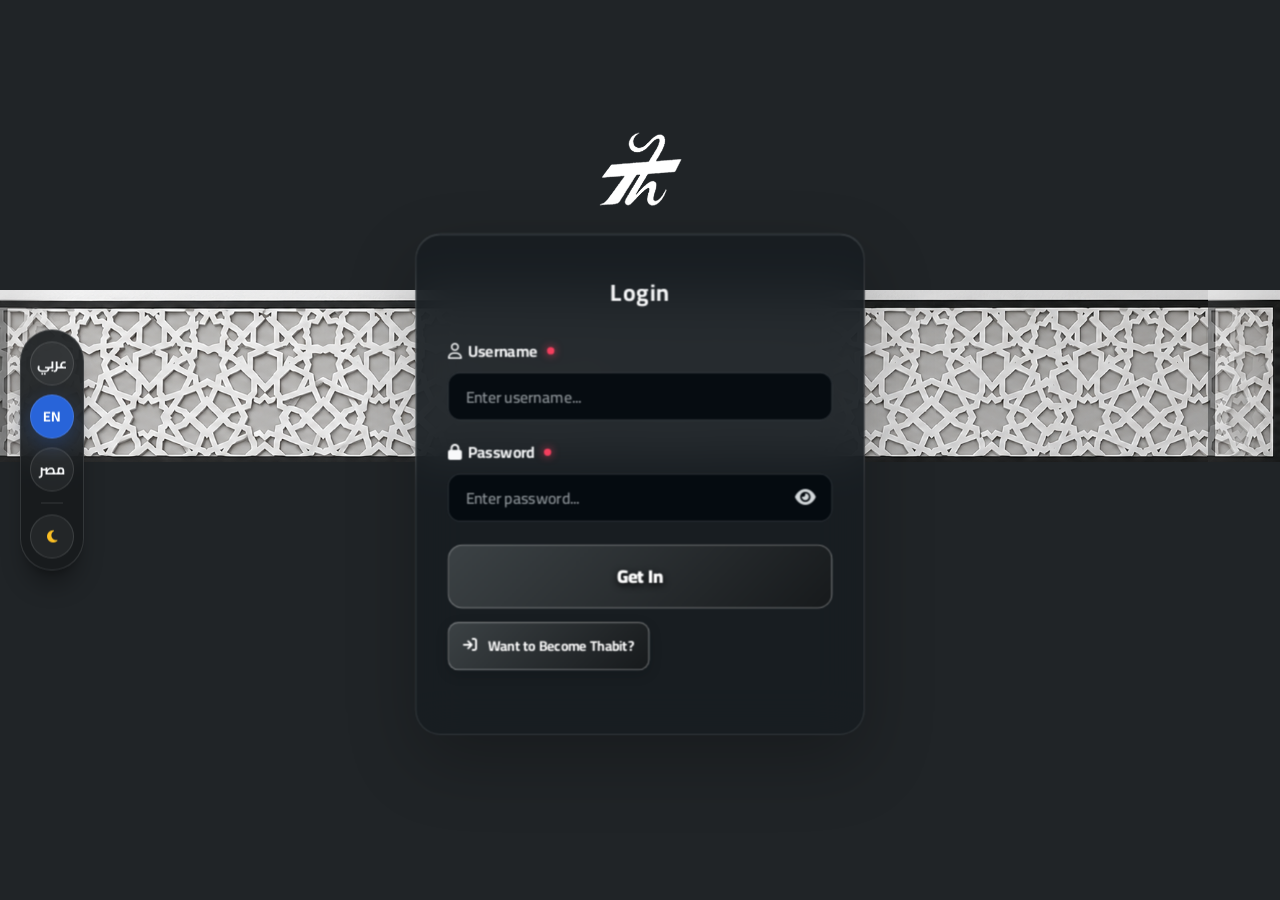
==== commit 09d997fb: "Update CSS link path in index.html" ====
--- a/index.html
+++ b/index.html
@@ -11,7 +11,7 @@
     <link rel="stylesheet" href="https://cdnjs.cloudflare.com/ajax/libs/font-awesome/6.4.0/css/all.min.css">
     
     <!-- Embedded CSS for one-file testing -->
-        <link rel="stylesheet" href="css/portal.css">
+        <link rel="stylesheet" href="Css/portal.css">
 </head>
 
 <body>
@@ -122,4 +122,4 @@
     <!-- ربط ملف الـ JavaScript الصحيح portal.js -->
         <script src="js/portal.js"></script>
 </body>
-</html>+</html>
--- a/Css/portal.css
+++ b/Css/portal.css
@@ -0,0 +1,1759 @@
+:root {
+    --bg: #030712; --text: #f1f5f9; --text-strong: #ffffff; --muted: #94a3b8; --soft: #cbd5e1;
+    --card: rgba(18, 27, 48, 0.78); --card-border: rgba(255, 255, 255, 0.10);
+    --input-bg: rgba(3, 7, 18, 0.85); --input-border: rgba(255, 255, 255, 0.12);
+    --gold: #d4af37;
+    --shadow: 0 30px 60px rgba(0, 0, 0, 0.6); --shadow-strong: 0 50px 100px -20px rgba(0, 0, 0, 0.9);
+    --icon-color: rgba(255, 255, 255, 0.17);
+}
+
+body.light-theme {
+    --bg: #f8fafc; --text: #1e293b; --text-strong: #0f172a; --muted: #475569; --soft: #334155;
+    --card: rgba(255, 255, 255, 0.92); --card-border: rgba(15, 23, 42, 0.14);
+    --input-bg: #f1f5f9; --input-border: rgba(15, 23, 42, 0.28);
+    --gold: #a16207;
+    --shadow: 0 20px 45px rgba(15, 23, 42, 0.14); --shadow-strong: 0 30px 70px -15px rgba(15, 23, 42, 0.28);
+    --icon-color: rgba(15, 23, 42, 0.15);
+}
+
+#thabitBg {
+    position: fixed; inset: 0; width: 100%; height: 100%; z-index: 0; pointer-events: none;
+    color: var(--icon-color);
+    -webkit-mask-image: radial-gradient(ellipse 65% 55% at 50% 50%, rgba(0,0,0,0.4) 0%, #000 100%);
+    mask-image: radial-gradient(ellipse 65% 55% at 50% 50%, rgba(0,0,0,0.4) 0%, #000 100%);
+}
+
+.mobile-floating-bar {
+    position: fixed; left: 10px; bottom: 20px; z-index: 50;
+    background: rgba(15, 23, 42, 0.85);
+    backdrop-filter: blur(12px); -webkit-backdrop-filter: blur(12px);
+    border: 1px solid rgba(255, 255, 255, 0.2);
+    padding: 6px; border-radius: 9999px;
+    display: flex; flex-direction: column; gap: 6px; align-items: center;
+    box-shadow: 0 10px 25px -5px rgba(0, 0, 0, 0.5);
+}
+
+body.light-theme .mobile-floating-bar {
+    background: rgba(255, 255, 255, 0.9); border: 1px solid #000000;
+    box-shadow: 0 10px 25px -5px rgba(0, 0, 0, 0.15);
+}
+
+.circle-badge-btn {
+    width: 36px; height: 36px; display: flex; align-items: center; justify-content: center;
+    font-size: 11px; font-weight: 800; background: #1e293b; color: #ffffff;
+    border: none; border-radius: 50%; cursor: pointer; transition: transform 0.2s;
+    font-family: 'Cairo', 'Inter', sans-serif;
+}
+
+body.light-theme .circle-badge-btn { background: #e2e8f0; color: #000000; }
+.circle-badge-btn:hover { transform: scale(1.12); }
+.circle-badge-btn.active { background: #2563eb !important; color: #ffffff !important; }
+.circle-badge-btn.theme-btn { color: #fbbf24; }
+.circle-badge-btn i { font-size: 13px; }
+.bar-divider { width: 20px; height: 1px; background: #64748b; margin: 1px 0; }
+
+.assist-btn {
+    width: 42px; height: 42px; border-radius: 50%;
+    background: linear-gradient(135deg, #059669, #047857); color: #ffffff !important;
+    display: flex; flex-direction: column; align-items: center; justify-content: center; gap: 2px;
+    text-decoration: none; font-family: 'Cairo', sans-serif; font-size: 7px; font-weight: 800; line-height: 1;
+    transition: transform 0.2s; box-shadow: 0 4px 10px rgba(5, 150, 105, 0.45);
+}
+
+.assist-btn i { font-size: 14px; }
+.assist-btn:hover { transform: scale(1.12); }
+
+*, *:before, *:after {
+    box-sizing: border-box;
+    margin: 0;
+    padding: 0;
+    -webkit-tap-highlight-color: transparent;
+}
+
+*:focus { outline: none !important; }
+
+body {
+    background-color: var(--bg);
+    color: var(--text);
+    min-height: 100vh;
+    display: flex;
+    flex-direction: column;
+    align-items: center;
+    justify-content: center;
+    position: relative;
+    overflow-x: hidden;
+    font-family: 'Cairo', 'Plus Jakarta Sans', sans-serif !important;
+    padding: 40px 20px;
+    transition: background-color 0.3s ease, color 0.3s ease;
+}
+
+#cinematicIntroOverlay {
+    position: fixed;
+    inset: 0;
+    background-color: #020617;
+    z-index: 99999;
+    display: flex;
+    align-items: center;
+    justify-content: center;
+    opacity: 1;
+    transition: opacity 1s ease-in-out, visibility 1s ease-in-out;
+}
+
+#cinematicIntroOverlay.fade-out {
+    opacity: 0;
+    visibility: hidden;
+    pointer-events: none;
+}
+
+.cinematic-intro-title {
+    font-family: 'Montserrat', sans-serif !important;
+    font-weight: 900 !important;
+    font-size: 2rem;
+    letter-spacing: 0.15em;
+    padding-left: 0.2em;
+    color: #d4af37;
+    position: relative;
+    opacity: 0;
+    transform: scale(0.9);
+    animation: introWordSequence 3s cubic-bezier(0.16, 1, 0.3, 1) forwards;
+}
+
+@keyframes introWordSequence {
+    0% { opacity: 0; transform: scale(0.85); filter: drop-shadow(0 0 0px rgba(212,175,55,0)); }
+    25% { opacity: 1; transform: scale(1); color: #d4af37; filter: drop-shadow(0 0 10px rgba(212,175,55,0.4)); }
+    50% { color: #fef08a; filter: drop-shadow(0 0 25px rgba(234, 179, 8, 0.9)) drop-shadow(0 0 45px rgba(212, 175, 55, 0.7)); transform: scale(1.05); }
+    75% { color: #d4af37; filter: drop-shadow(0 0 10px rgba(212,175,55,0.5)); transform: scale(1); opacity: 1; }
+    100% { opacity: 0; transform: scale(1.08); filter: drop-shadow(0 0 0px rgba(212,175,55,0)); }
+}
+
+.page-content-hidden { opacity: 0; visibility: hidden; }
+.page-content-visible { opacity: 1; visibility: visible; animation: fadeInContent 1s ease forwards; }
+
+@keyframes fadeInContent {
+    from { opacity: 0; transform: translateY(10px); }
+    to { opacity: 1; transform: translateY(0); }
+}
+
+.screen {
+    display: none;
+    width: 100%;
+    flex-direction: column;
+    align-items: center;
+    position: relative;
+    z-index: 5;
+}
+
+.screen.active { display: flex; }
+
+#login-screen {
+    justify-content: center;
+    align-items: center;
+}
+
+.portal-layout {
+    display: flex;
+    align-items: center;
+    justify-content: center;
+    width: 100%;
+    max-width: 1300px;
+    position: relative;
+    gap: 30px;
+    z-index: 10;
+    margin-bottom: 25px;
+    direction: ltr;
+}
+
+.portal-card {
+    background: var(--card);
+    backdrop-filter: blur(18px);
+    -webkit-backdrop-filter: blur(18px);
+    border: 1px solid var(--card-border);
+    padding: 35px 30px;
+    border-radius: 22px;
+    width: 380px;
+    min-height: 480px;
+    box-shadow: var(--shadow);
+    position: relative;
+    overflow: hidden !important;
+    transition: all 0.5s cubic-bezier(0.16, 1, 0.3, 1);
+    cursor: pointer;
+    display: flex;
+    flex-direction: column;
+    justify-content: space-between;
+    user-select: none;
+}
+
+[dir="rtl"] .portal-card { direction: rtl; }
+[dir="ltr"] .portal-card { direction: ltr; }
+
+.portal-card::before {
+    content: '';
+    position: absolute;
+    top: -150%;
+    left: -150%;
+    width: 350%;
+    height: 350%;
+    background: linear-gradient(135deg, transparent 35%, rgba(212, 175, 55, 0.04) 42%, rgba(255, 215, 0, 0.16) 50%, rgba(212, 175, 55, 0.04) 58%, transparent 65%);
+    pointer-events: none;
+    z-index: 1;
+    animation: cardGoldSwipe 7s linear infinite;
+}
+
+@keyframes cardGoldSwipe {
+    0% { transform: translate(-30%, -30%); }
+    100% { transform: translate(35%, 35%); }
+}
+
+.portal-card.side-card {
+    transform: scale(0.9);
+    opacity: 0.7;
+    filter: blur(0.3px);
+    pointer-events: auto;
+    z-index: 2;
+}
+
+.portal-card.side-card:hover {
+    opacity: 0.9;
+    filter: blur(0px);
+    transform: scale(0.93);
+    box-shadow: var(--shadow);
+}
+
+.portal-card.active-card {
+    transform: scale(1.04);
+    opacity: 1;
+    filter: blur(0px);
+    z-index: 20;
+    box-shadow: var(--shadow-strong);
+    cursor: default;
+    pointer-events: auto;
+}
+
+.portal-card > * {
+    position: relative;
+    z-index: 2;
+}
+
+.logo-wrapper {
+    position: relative;
+    display: flex;
+    flex-direction: column;
+    align-items: center;
+    align-self: center;
+    margin-bottom: 25px;
+    z-index: 10;
+}
+
+.glass-3d-logo-btn {
+    position: relative;
+    width: 90px;
+    height: 90px;
+    border-radius: 50%;
+    background: radial-gradient(circle at 32% 32%, #475569 0%, #1e293b 45%, #090d16 75%, #020408 100%);
+    box-shadow:
+        inset 0 6px 12px rgba(255, 255, 255, 0.35),
+        inset 0 -12px 25px rgba(0, 0, 0, 0.95),
+        0 20px 40px rgba(0, 0, 0, 0.55),
+        0 0 25px rgba(0, 0, 0, 0.4);
+    display: flex;
+    align-items: center;
+    justify-content: center;
+    overflow: hidden;
+    cursor: pointer;
+    transition: background 0.4s ease, box-shadow 0.4s ease;
+    transform: scale(1) !important;
+}
+
+.glass-logo-text {
+    font-family: 'Montserrat', sans-serif !important;
+    font-weight: 900 !important;
+    font-size: 2.2rem !important;
+    color: #ffffff !important;
+    text-shadow: 0 2px 10px rgba(0, 0, 0, 0.8);
+}
+
+.card-header-title {
+    font-size: 1.4rem;
+    color: var(--text-strong);
+    font-weight: 700;
+    letter-spacing: 0.5px;
+    margin-bottom: 20px;
+    display: flex;
+    align-items: center;
+    gap: 10px;
+    font-family: 'Cairo', sans-serif !important;
+}
+
+.input-group {
+    margin-bottom: 16px;
+    position: relative;
+}
+
+.input-group label {
+    display: flex;
+    align-items: center;
+    gap: 6px;
+    margin-bottom: 6px;
+    font-size: 0.95rem;
+    color: var(--text-strong);
+    font-weight: 700;
+    font-family: 'Cairo', sans-serif !important;
+}
+
+.required-dot {
+    display: inline-block;
+    width: 7px;
+    height: 7px;
+    background-color: #f43f5e;
+    border-radius: 50%;
+    margin-left: 3px;
+    box-shadow: 0 0 8px rgba(244, 63, 94, 0.8);
+    vertical-align: middle;
+}
+
+[dir="rtl"] .required-dot {
+    margin-left: 0;
+    margin-right: 3px;
+}
+
+.input-group input,
+.input-group select,
+.input-group textarea {
+    width: 100%;
+    height: 46px;
+    padding: 0 16px;
+    background: var(--input-bg);
+    border: 1px solid var(--input-border) !important;
+    border-radius: 12px;
+    color: var(--text-strong);
+    font-size: 0.95rem;
+    outline: none !important;
+    box-shadow: none !important;
+    font-family: 'Cairo', sans-serif !important;
+    font-weight: 600;
+}
+
+.input-group input::placeholder {
+    color: var(--muted);
+    opacity: 0.8;
+}
+
+.password-wrapper {
+    position: relative;
+    width: 100%;
+}
+
+.password-wrapper input {
+    padding-right: 48px;
+}
+
+[dir="rtl"] .password-wrapper input {
+    padding-right: 16px;
+    padding-left: 48px;
+}
+
+.toggle-password {
+    position: absolute;
+    right: 16px;
+    top: 50%;
+    transform: translateY(-50%);
+    color: var(--soft);
+    cursor: pointer;
+    z-index: 5;
+    font-size: 1.1rem;
+}
+
+[dir="rtl"] .toggle-password {
+    right: auto;
+    left: 16px;
+}
+
+.btn {
+    width: 100%;
+    padding: 13px 16px;
+    color: #ffffff !important;
+    border-radius: 14px;
+    font-size: 1.1rem;
+    font-weight: 900;
+    cursor: pointer;
+    position: relative;
+    font-family: 'Cairo', sans-serif !important;
+    background: linear-gradient(135deg, #000000 0%, #111827 20%, #047857 40%, #ffffff 50%, #dc2626 60%, #111827 80%, #000000 100%) !important;
+    border: 1px solid rgba(255, 255, 255, 0.15);
+    margin-top: 6px;
+    text-shadow: 0 1px 6px rgba(0,0,0,0.85);
+}
+
+.btn:disabled {
+    opacity: 0.7;
+    cursor: wait;
+}
+
+.assistant-join-btn {
+    background: linear-gradient(135deg, #1e293b 0%, #0f172a 100%);
+    color: #ffffff !important;
+    border: 1px solid rgba(255, 255, 255, 0.15);
+    width: 100%;
+    padding: 16px;
+    border-radius: 14px;
+    font-weight: 900;
+    font-size: 1.1rem;
+    font-family: 'Cairo', sans-serif !important;
+    cursor: pointer;
+    box-shadow: 0 10px 25px rgba(0, 0, 0, 0.4);
+    display: flex;
+    align-items: center;
+    justify-content: center;
+    gap: 10px;
+    transition: transform 0.2s, box-shadow 0.2s, background 0.2s;
+    text-decoration: none;
+    margin-top: 20px;
+}
+
+.assistant-join-btn:hover {
+    transform: translateY(-3px);
+    background: linear-gradient(135deg, #334155 0%, #1e293b 100%);
+    box-shadow: 0 15px 30px rgba(0, 0, 0, 0.6);
+    border-color: rgba(212, 175, 55, 0.4);
+}
+
+.services-wrap {
+    display: flex;
+    flex-direction: column;
+    justify-content: center;
+    height: 100%;
+}
+
+.services-desc {
+    color: var(--soft);
+    text-align: center;
+    font-size: 0.95rem;
+    line-height: 1.6;
+    margin-bottom: 20px;
+}
+
+.card-footnote {
+    font-size: 0.85rem;
+    color: var(--muted);
+    text-align: center;
+    margin-top: 10px;
+}
+
+.card-footnote.strong {
+    font-size: 0.95rem;
+    color: var(--text-strong);
+    font-weight: 700;
+}
+
+.info-content {
+    color: var(--text-strong);
+    font-size: 1rem;
+    line-height: 1.7;
+    font-weight: 600;
+}
+
+.icon-soft {
+    color: var(--soft);
+}
+
+#webAlertBox {
+    width: 100%;
+    padding: 12px 16px;
+    border-radius: 12px;
+    font-size: 0.95rem;
+    font-family: 'Cairo', sans-serif !important;
+    font-weight: 700;
+    margin-bottom: 20px;
+    display: none;
+    background: var(--input-bg);
+    text-align: center;
+}
+
+#webAlertBox.show {
+    display: block;
+}
+
+#webAlertBox.alert-success {
+    border: 1px solid #10b981;
+    color: #10b981;
+}
+
+#webAlertBox.alert-error {
+    border: 1px solid #ef4444;
+    color: #ef4444;
+}
+
+/* التنسيقات المشتركة للأدمن والـ CMS */
+.circle-badge-btn.admin-btn{color:#10b981}
+body.light-theme .circle-badge-btn.theme-btn{color:#b45309}
+body.light-theme .circle-badge-btn.admin-btn{color:#047857}
+body.light-theme .text-slate-400,body.light-theme .text-slate-500{color:#475569!important}
+body.light-theme .text-amber-300,body.light-theme .text-amber-400{color:#b45309!important}
+body.light-theme .text-emerald-300,body.light-theme .text-emerald-400{color:#047857!important}
+body.light-theme .text-indigo-300,body.light-theme .text-indigo-400{color:#4f46e5!important}
+body.light-theme .text-rose-300,body.light-theme .text-rose-400{color:#be123c!important}
+body.light-theme .bg-slate-800{background:#e2e8f0!important;color:#0f172a}
+.tha-modal{position:fixed;inset:0;z-index:100000;display:none;align-items:center;justify-content:center;padding:14px;background:rgba(2,6,23,.8);-webkit-backdrop-filter:blur(8px);backdrop-filter:blur(8px)}
+.tha-modal.open{display:flex;animation:thaIn .25s ease}
+@keyframes thaIn{from{opacity:0}to{opacity:1}}
+@keyframes thaPop{from{transform:translateY(14px) scale(.97);opacity:0}to{transform:none;opacity:1}}
+.tha-box{width:100%;max-width:600px;max-height:92vh;overflow-y:auto;border-radius:22px;padding:20px;background:#0f172a;color:#f1f5f9;border:1px solid rgba(255,255,255,.15);box-shadow:0 30px 80px rgba(0,0,0,.7);font-family:'Cairo','Plus Jakarta Sans',sans-serif;animation:thaPop .3s cubic-bezier(.16,1,.3,1)}
+body.light-theme .tha-box{background:#fff;color:#0f172a;border-color:rgba(15,23,42,.35)}
+.tha-h{display:flex;align-items:center;justify-content:space-between;gap:10px;margin-bottom:14px}
+.tha-h h3{font-size:1.05rem;font-weight:900;color:#fbbf24;display:flex;gap:8px;align-items:center}
+body.light-theme .tha-h h3{color:#a16207}
+.tha-x{width:34px;height:34px;border-radius:50%;border:0;cursor:pointer;background:rgba(148,163,184,.25);color:inherit;font-size:14px}
+.tha-tabs{display:flex;gap:6px;flex-wrap:wrap}
+.tha-tab{flex:1;min-width:80px;padding:8px 10px;border-radius:12px;border:1px solid rgba(148,163,184,.4);background:transparent;color:inherit;font:700 .78rem 'Cairo',sans-serif;cursor:pointer}
+.tha-tab.on{background:#2563eb;border-color:#2563eb;color:#fff}
+.tha-in{width:100%;padding:10px 12px;border-radius:12px;border:1px solid rgba(148,163,184,.45);background:rgba(2,6,23,.55);color:inherit;font:600 .85rem 'Cairo',sans-serif;outline:none}
+body.light-theme .tha-in{background:#f1f5f9}
+textarea.tha-in{min-height:84px;resize:vertical;line-height:1.6}
+.tha-row{padding:12px;border:1px solid rgba(148,163,184,.3);border-radius:14px;margin-top:10px;display:flex;flex-direction:column;gap:8px}
+.tha-lab{font-size:.8rem;font-weight:800;display:flex;justify-content:space-between;gap:8px;align-items:center}
+.tha-tag{font-size:.62rem;padding:2px 8px;border-radius:99px;background:rgba(212,175,55,.2);color:#d4af37;font-weight:800;white-space:nowrap}
+body.light-theme .tha-tag{color:#a16207}
+.tha-btns{display:flex;gap:6px;flex-wrap:wrap}
+.tha-b{padding:8px 12px;border-radius:10px;border:0;cursor:pointer;font:800 .75rem 'Cairo',sans-serif;color:#fff;background:#059669}
+.tha-b.gray{background:#475569}.tha-b.red{background:#e11d48}.tha-b.blue{background:#2563eb}
+.tha-b:disabled{opacity:.5;cursor:wait}
+.tha-note{font-size:.72rem;opacity:.75;line-height:1.6}
+.tha-img{max-width:100%;max-height:120px;border-radius:10px;object-fit:contain;align-self:flex-start}
+#thaMsg{min-height:18px;margin-top:10px;font-weight:700}
+
+@media (max-width: 900px) {
+    body { padding: 20px 15px; }
+    .portal-layout { flex-direction: column !important; gap: 20px; align-items: center; }
+    .portal-card { width: 100% !important; max-width: 380px; min-height: auto !important; transform: none !important; opacity: 1 !important; filter: none !important; box-shadow: var(--shadow); }
+    .portal-card.side-card, .portal-card.active-card { transform: none !important; opacity: 1 !important; filter: none !important; }
+}
+
+@media (max-width: 600px) {
+    body { padding-left: 64px; padding-right: 14px; }
+}
+
+/* ===== THABIT architectural marble theme ===== */
+:root {
+  --bg: #d9d9d6;
+  --text: #25292c;
+  --text-strong: #171a1d;
+  --muted: #5f666b;
+  --soft: #444b50;
+  --card: rgba(250,250,248,.91);
+  --card-border: rgba(47,51,53,.18);
+  --input-bg: rgba(244,244,241,.96);
+  --input-border: rgba(50,55,58,.23);
+  --gold: #565d61;
+  --shadow: 0 18px 42px rgba(30,33,34,.15);
+  --shadow-strong: 0 26px 58px rgba(30,33,34,.23);
+  --icon-color: rgba(40,45,48,.055);
+}
+body {
+  background-color: var(--bg) !important;
+  background-size: cover !important;
+  background-position: center center !important;
+  background-repeat: no-repeat !important;
+  background-attachment: fixed !important;
+  padding-top: 28px !important;
+  padding-bottom: 30px !important;
+}
+body.light-theme {
+  --bg: #e5e5e2;
+  --text: #292d30;
+  --text-strong: #191c1e;
+  --muted: #5c6368;
+  --soft: #444b50;
+  --card: rgba(250,250,248,.90);
+  --card-border: rgba(40,44,46,.18);
+  --input-bg: rgba(244,244,241,.96);
+  --input-border: rgba(50,55,58,.24);
+  --gold: #555c60;
+  --shadow: 0 18px 42px rgba(30,33,34,.14);
+  --shadow-strong: 0 26px 58px rgba(30,33,34,.21);
+  --icon-color: rgba(40,45,48,.055);
+}
+body:not(.light-theme) {
+  --bg: #202427;
+  --text: #e8ebed;
+  --text-strong: #f8f9fa;
+  --muted: #b2b9bd;
+  --soft: #d3d8db;
+  --card: rgba(24,29,33,.91);
+  --card-border: rgba(240,244,246,.13);
+  --input-bg: rgba(5,10,16,.92);
+  --input-border: rgba(230,236,240,.16);
+  --gold: #d8dde0;
+  --shadow: 0 18px 42px rgba(0,0,0,.27);
+  --shadow-strong: 0 26px 58px rgba(0,0,0,.38);
+  --icon-color: rgba(255,255,255,.07);
+}
+/* Keep the original floating sidebar visible and coordinated with the selected theme. */
+.mobile-floating-bar {
+  background: rgba(29,34,37,.92) !important;
+  border: 1px solid rgba(255,255,255,.22) !important;
+  backdrop-filter: blur(14px) !important;
+  box-shadow: 0 12px 28px rgba(0,0,0,.24) !important;
+}
+body.light-theme .mobile-floating-bar {
+  background: rgba(248,248,246,.94) !important;
+  border: 1px solid rgba(32,36,38,.22) !important;
+  box-shadow: 0 12px 28px rgba(0,0,0,.14) !important;
+}
+.circle-badge-btn { transition: transform .2s, background .25s, color .25s !important; }
+body:not(.light-theme) .circle-badge-btn:not(.active) { background:#343b40 !important; color:#f4f6f7 !important; }
+body.light-theme .circle-badge-btn:not(.active) { background:#e7e8e6 !important; color:#24282a !important; }
+.circle-badge-btn.active { background:#2864d9 !important; color:#fff !important; }
+.assist-btn { background:linear-gradient(135deg,#168c72,#08644f) !important; }
+/* Smaller centered logo, visually etched into the marble rather than placed in a badge. */
+.thabit-marble-brand {
+  margin: 0 auto 34px !important;
+  padding: 0 !important;
+  gap: 4px !important;
+  background: transparent !important;
+}
+.thabit-marble-logo {
+  display:block !important;
+  width: 106px !important;
+  height: 78px !important;
+  object-fit: contain !important;
+  background: transparent !important;
+  border: 0 !important;
+  border-radius: 0 !important;
+  box-shadow: none !important;
+  filter: drop-shadow(0 1px 0 rgba(255,255,255,.72)) drop-shadow(0 -1px 1px rgba(0,0,0,.28)) !important;
+}
+body:not(.light-theme) .thabit-marble-logo {
+  filter: brightness(0) invert(1) drop-shadow(0 1px 0 rgba(255,255,255,.25)) drop-shadow(0 -1px 1px rgba(0,0,0,.6)) !important;
+}
+.thabit-marble-tagline {
+  font-family:'Plus Jakarta Sans','Cairo',sans-serif !important;
+  font-size: 15px !important;
+  line-height: 1.3 !important;
+  font-weight: 600 !important;
+  letter-spacing: .015em !important;
+  text-align:center !important;
+  color: var(--text-strong) !important;
+  text-shadow: 0 1px 0 rgba(255,255,255,.36), 0 -1px 1px rgba(0,0,0,.12) !important;
+}
+body:not(.light-theme) .thabit-marble-tagline {
+  text-shadow: 0 1px 0 rgba(0,0,0,.5) !important;
+}
+/* Elegant frosted marble cards; login remains the central focal point. */
+.portal-layout {
+  max-width: 1420px !important;
+  gap: 28px !important;
+  align-items: center !important;
+}
+.portal-card {
+  border-radius: 24px !important;
+  backdrop-filter: blur(18px) saturate(1.08) !important;
+  -webkit-backdrop-filter: blur(18px) saturate(1.08) !important;
+  box-shadow: var(--shadow) !important;
+}
+.portal-card.active-card {
+  box-shadow: var(--shadow-strong) !important;
+  border-color: var(--card-border) !important;
+}
+.portal-card::before {
+  background: linear-gradient(110deg, transparent 28%, rgba(255,255,255,.02) 38%, rgba(255,255,255,.28) 50%, rgba(255,255,255,.035) 62%, transparent 72%) !important;
+  animation: cardGoldSwipe 4.2s linear infinite !important;
+}
+body:not(.light-theme) .portal-card::before {
+  background: linear-gradient(110deg, transparent 28%, rgba(255,255,255,.015) 38%, rgba(255,255,255,.16) 50%, rgba(255,255,255,.02) 62%, transparent 72%) !important;
+}
+.input-group input, .input-group select, .input-group textarea {
+  background: var(--input-bg) !important;
+  color: var(--text) !important;
+  border-color: var(--input-border) !important;
+}
+.btn, .assistant-join-btn {
+  background: linear-gradient(135deg,#3c4245,#171a1c) !important;
+  color: #fff !important;
+  border: 1px solid rgba(255,255,255,.34) !important;
+}
+body.light-theme .btn, body.light-theme .assistant-join-btn {
+  background: linear-gradient(135deg,#363c3f,#171a1c) !important;
+}
+#cinematicIntroOverlay { background:#202427 !important; }
+@media (max-width: 900px) {
+  body { background-attachment: fixed !important; padding-top: 20px !important; }
+  .thabit-marble-logo { width: 94px !important; height: 68px !important; }
+  .thabit-marble-brand { margin-bottom: 24px !important; }
+}
+
+
+/* ===== THABIT portal refinements: clean logo, card focus, mobile order, click targets ===== */
+.portal-card::before, .portal-card::after { pointer-events:none !important; }
+.portal-card > * { position:relative; z-index:3 !important; }
+.portal-card a, .portal-card button, #mobileFloatingBar a, #mobileFloatingBar button {
+  position:relative; z-index:30 !important; pointer-events:auto !important; touch-action:manipulation;
+}
+.portal-layout { display:flex !important; align-items:center !important; justify-content:center !important; gap:clamp(18px,2vw,30px) !important; }
+#cardServices { order:1 !important; }
+#cardLogin {
+  order:2 !important; transform:scale(1.045) !important; opacity:1 !important; filter:none !important;
+  z-index:25 !important; border-color:var(--card-border) !important;
+  box-shadow:0 26px 68px rgba(0,0,0,.24), inset 0 1px 0 rgba(255,255,255,.14) !important;
+}
+#cardAbout { order:3 !important; }
+.portal-card { backdrop-filter:blur(22px) saturate(1.12) !important; -webkit-backdrop-filter:blur(22px) saturate(1.12) !important; }
+.thabit-marble-logo {
+  width:100px !important; height:auto !important; max-height:76px !important; object-fit:contain !important;
+  background:transparent !important; border:0 !important; outline:0 !important; border-radius:0 !important; box-shadow:none !important;
+  filter:brightness(0) drop-shadow(0 1px 0 rgba(255,255,255,.72)) drop-shadow(0 -1px 1px rgba(0,0,0,.24)) !important;
+}
+body:not(.light-theme) .thabit-marble-logo {
+  filter:brightness(0) invert(1) drop-shadow(0 1px 0 rgba(255,255,255,.22)) drop-shadow(0 -1px 1px rgba(0,0,0,.55)) !important;
+}
+.thabit-marble-brand { background:transparent !important; border:0 !important; box-shadow:none !important; }
+.thabit-marble-tagline { background:transparent !important; border:0 !important; }
+#assistBtn, #assistantJoinBtn, #btnLoginBtn { cursor:pointer !important; }
+@media (max-width:900px) {
+  .portal-layout { flex-direction:column !important; align-items:center !important; }
+  #cardLogin { order:1 !important; transform:none !important; width:100% !important; max-width:420px !important; }
+  #cardServices { order:2 !important; } #cardAbout { order:3 !important; }
+  .portal-card { max-width:420px !important; }
+  .thabit-marble-logo { width:96px !important; max-height:72px !important; }
+}
+
+
+/* Final logo correction: real transparent TH artwork, never a white/black square. */
+.thabit-marble-brand {
+  display:flex !important; flex-direction:column !important; align-items:center !important;
+  justify-content:center !important; width:max-content !important; max-width:100% !important;
+  margin:0 auto 34px !important; padding:0 !important; gap:5px !important;
+  background:transparent !important; border:0 !important; outline:0 !important; box-shadow:none !important;
+}
+.thabit-marble-logo {
+  display:block !important; width:96px !important; height:auto !important; max-height:76px !important;
+  object-fit:contain !important; background:transparent !important; border:0 !important;
+  outline:0 !important; border-radius:0 !important; box-shadow:none !important;
+  filter:brightness(0) drop-shadow(0 1px 0 rgba(255,255,255,.38)) drop-shadow(0 -1px 1px rgba(0,0,0,.20)) !important;
+}
+body:not(.light-theme) .thabit-marble-logo {
+  filter:brightness(0) invert(1) drop-shadow(0 1px 0 rgba(255,255,255,.30)) drop-shadow(0 -1px 1px rgba(0,0,0,.28)) !important;
+}
+.thabit-marble-tagline {
+  display:block !important; margin:0 !important; padding:0 !important; background:transparent !important;
+  border:0 !important; outline:0 !important; box-shadow:none !important;
+  color:var(--text-strong) !important; font-size:15px !important; line-height:1.3 !important;
+  font-weight:600 !important; letter-spacing:.01em !important; text-align:center !important;
+  text-shadow:none !important;
+}
+@media(max-width:900px){ .thabit-marble-logo{width:90px !important;max-height:70px !important;} .thabit-marble-brand{margin-bottom:24px !important;} }
+
+
+/* V3 logo refinement: slightly smaller, clean edges, and an accessible refresh target. */
+.logo-wrapper.thabit-marble-brand {
+  cursor: pointer !important;
+  user-select: none !important;
+  -webkit-tap-highlight-color: transparent;
+  width: max-content !important;
+  max-width: 92vw !important;
+  margin: 0 auto 30px !important;
+  gap: 2px !important;
+  outline: none !important;
+}
+.logo-wrapper.thabit-marble-brand:focus-visible {
+  outline: 2px solid currentColor !important;
+  outline-offset: 7px !important;
+  border-radius: 4px !important;
+}
+.thabit-marble-logo {
+  width: 96px !important;
+  height: 71px !important;
+  object-fit: contain !important;
+  object-position: center !important;
+  image-rendering: auto !important;
+  -webkit-backface-visibility: hidden;
+  backface-visibility: hidden;
+  transform: translateZ(0);
+  filter: drop-shadow(0 1px 0 rgba(255,255,255,.52)) drop-shadow(0 -1px 1px rgba(0,0,0,.20)) !important;
+}
+body:not(.light-theme) .thabit-marble-logo {
+  filter: brightness(0) invert(1) drop-shadow(0 1px 0 rgba(255,255,255,.18)) drop-shadow(0 -1px 1px rgba(0,0,0,.42)) !important;
+}
+.thabit-marble-tagline {
+  margin-top: 0 !important;
+  text-shadow: none !important;
+}
+body:not(.light-theme) .thabit-marble-tagline { text-shadow: 0 1px 1px rgba(0,0,0,.22) !important; }
+@media (max-width: 900px) {
+  .thabit-marble-logo { width: 90px !important; height: 66px !important; }
+  .logo-wrapper.thabit-marble-brand { margin-bottom: 22px !important; }
+}
+
+
+/* V4: animate the existing ornamental wall band as a seamless moving layer */
+body {
+  padding-top: 10px !important;
+  padding-bottom: 24px !important;
+}
+.logo-wrapper.thabit-marble-brand {
+  margin-top: 0 !important;
+  margin-bottom: 44px !important;
+}
+.thabit-marble-logo {
+  width: 88px !important;
+  height: auto !important;
+  max-height: 66px !important;
+}
+@media (max-width: 900px) {
+  .logo-wrapper.thabit-marble-brand { margin-bottom: 34px !important; }
+  .thabit-marble-logo { width: 82px !important; max-height: 62px !important; }
+}
+.thabit-moving-ornament {
+  position: fixed;
+  z-index: 0;
+  pointer-events: none;
+  left: 0;
+  top: 32.2vh;
+  width: 200vw;
+  height: 13.42vw;
+  max-height: 238px;
+  min-height: 54px;
+  display: flex;
+  overflow: hidden;
+  will-change: transform;
+  animation: thabitOrnamentGlide 50s linear infinite;
+  opacity: 1;
+}
+.thabit-moving-ornament img {
+  display: block;
+  flex: 0 0 100vw;
+  width: 100vw;
+  height: 100%;
+  object-fit: fill;
+  max-width: none;
+}
+@keyframes thabitOrnamentGlide {
+  from { transform: translateX(0); }
+  to { transform: translateX(-100vw); }
+}
+#login-screen, .page-content-hidden, .portal-layout, .thabit-marble-brand {
+  position: relative;
+  z-index: 1;
+}
+.mobile-floating-bar { z-index: 1000 !important; }
+@media (prefers-reduced-motion: reduce) {
+  .thabit-moving-ornament { animation-duration: 120s; }
+}
+
+
+/* V5 refinements: seamless slower ornament + selectable feature cards */
+:root {
+  --thabit-ornament-duration: 50s;
+}
+.pattern-track,
+.ornament-track,
+.decorative-pattern-track,
+.marble-pattern-track,
+.pattern-marquee-track {
+  width: max-content !important;
+  min-width: 200% !important;
+  gap: 0 !important;
+  will-change: transform;
+  animation-duration: var(--thabit-ornament-duration) !important;
+}
+.pattern-track > *,
+.ornament-track > *,
+.decorative-pattern-track > *,
+.marble-pattern-track > *,
+.pattern-marquee-track > * {
+  flex: 0 0 auto !important;
+  margin-right: -1px !important;
+}
+
+/* Keep Login as the default selected card on desktop, but let any card take focus on click. */
+.portal-card,
+.login-card,
+.feature-card,
+.info-card {
+  cursor: pointer;
+  transition: transform .32s ease, box-shadow .32s ease, opacity .32s ease, filter .32s ease;
+}
+.portal-card.is-active,
+.login-card.is-active,
+.feature-card.is-active,
+.info-card.is-active {
+  transform: translateY(-8px) scale(1.035);
+  box-shadow: 0 22px 52px rgba(0,0,0,.19), 0 0 0 1px rgba(255,255,255,.16);
+  z-index: 3;
+}
+.portal-card:not(.is-active),
+.login-card:not(.is-active),
+.feature-card:not(.is-active),
+.info-card:not(.is-active) {
+  transform: scale(.97);
+}
+@media (max-width: 760px) {
+  .portal-card.is-active,
+  .login-card.is-active,
+  .feature-card.is-active,
+  .info-card.is-active {
+    transform: none;
+  }
+  .portal-card:not(.is-active),
+  .login-card:not(.is-active),
+  .feature-card:not(.is-active),
+  .info-card:not(.is-active) {
+    transform: none;
+  }
+}
+
+
+/* V6 FIX: make card focus follow the portal's existing switchPortalCard() state. */
+/* Remove the hard-coded enlarged Login transform and derive scale from active-card. */
+#cardLogin {
+  transform: none !important;
+  z-index: 5 !important;
+  transition: transform .32s ease, box-shadow .32s ease, opacity .32s ease !important;
+}
+#cardLogin.active-card,
+#cardServices.active-card,
+#cardAbout.active-card {
+  transform: translateY(-7px) scale(1.045) !important;
+  z-index: 25 !important;
+  opacity: 1 !important;
+  filter: none !important;
+  box-shadow: 0 26px 68px rgba(0,0,0,.24), inset 0 1px 0 rgba(255,255,255,.14) !important;
+}
+#cardLogin.side-card,
+#cardServices.side-card,
+#cardAbout.side-card {
+  transform: scale(.94) !important;
+  z-index: 4 !important;
+  opacity: .88 !important;
+  box-shadow: var(--shadow) !important;
+}
+#cardLogin.active-card { border-color: var(--card-border) !important; }
+
+/* Mobile: Login is first by default; don't enlarge vertically stacked cards. */
+@media (max-width: 900px) {
+  #cardLogin { order: 1 !important; }
+  #cardServices { order: 2 !important; }
+  #cardAbout { order: 3 !important; }
+  #cardLogin.active-card,
+  #cardServices.active-card,
+  #cardAbout.active-card,
+  #cardLogin.side-card,
+  #cardServices.side-card,
+  #cardAbout.side-card {
+    transform: none !important;
+    opacity: 1 !important;
+  }
+}
+
+
+/* V7: clean marble wall — remove the faint line-art wallpaper in both themes. */
+body,
+body.light-theme,
+body:not(.light-theme) {
+  background-image: none !important;
+  background-color: var(--bg) !important;
+}
+.thabit-moving-ornament {
+  width: 200vw !important;
+  gap: 0 !important;
+  animation-duration: 56s !important;
+}
+.thabit-moving-ornament img {
+  flex: 0 0 100vw !important;
+  width: 100vw !important;
+  max-width: none !important;
+  object-fit: fill !important;
+}
+
+
+/* V8: static single-piece ornament; no visible stitched repeat. */
+.thabit-moving-ornament {
+  position: fixed !important;
+  left: 0 !important;
+  top: 32.2vh !important;
+  width: 100vw !important;
+  height: 13.42vw !important;
+  max-height: 238px !important;
+  min-height: 54px !important;
+  display: block !important;
+  overflow: hidden !important;
+  transform: none !important;
+  animation: none !important;
+  will-change: auto !important;
+  gap: 0 !important;
+}
+.thabit-moving-ornament img:first-child {
+  display: none !important;
+}
+.thabit-moving-ornament img:nth-child(2) {
+  display: block !important;
+  width: 100vw !important;
+  height: 100% !important;
+  max-width: none !important;
+  object-fit: fill !important;
+  margin: 0 !important;
+  padding: 0 !important;
+}
+/* Remove the small pencil-style icons from the wall in both themes. */
+html body,
+html body.light-theme,
+html body:not(.light-theme) {
+  background-image: none !important;
+  background-color: var(--bg) !important;
+}
+#thabitBg { display: none !important; }
+
+/* =====================================================================
+   OVERALL -> PORTAL PORT  (logo + floating sidebar copied from overall)
+   Appended at the END of portal.css on purpose, so it wins over the
+   older rules above. Icons and sidebar functions are NOT changed.
+   ===================================================================== */
+
+/* ---------- colors the sidebar needs (same values as overall) ---------- */
+body {
+    --sidebar-bg: rgba(24, 27, 29, 0.90);
+    --border-color: rgba(255, 255, 255, 0.12);
+}
+body.light-theme {
+    --sidebar-bg: rgba(248, 247, 243, 0.88);
+    --border-color: rgba(35, 38, 40, 0.16);
+}
+
+
+/* =========================================================
+   TOP LOGO (same as overall: transparent TH + pulse glow)
+   Uses a NEW class (.thabit-logo-mark) so the old <img> logo
+   rules above can't interfere.
+   ========================================================= */
+
+.thabit-logo-glow {
+    display: block;
+    position: relative;
+    z-index: 3;
+    animation: thabitHaloDark 10s ease-in-out 1s infinite;
+}
+
+.thabit-logo-mark {
+    display: block;
+    width: 96px;
+    height: 76px;
+
+    background-color: var(--th-logo-fill, #ffffff);
+    -webkit-mask: url("[data-uri]") center / contain no-repeat;
+    mask: url("[data-uri]") center / contain no-repeat;
+
+    position: relative;
+    z-index: 3;
+
+    animation: thabitFillDark 10s ease-in-out 1s infinite;
+
+    transition:
+        background-color 2.4s ease,
+        filter 2.4s ease,
+        opacity 2.4s ease,
+        transform .45s ease;
+}
+
+body.light-theme .thabit-logo-mark { --th-logo-fill: #101010; }
+body:not(.light-theme) .thabit-logo-mark { --th-logo-fill: #ffffff; }
+
+body.light-theme .thabit-logo-glow { animation-name: thabitHaloLight; }
+body.light-theme .thabit-logo-mark { animation-name: thabitFillLight; }
+
+/* ---- DARK THEME ---- */
+@keyframes thabitFillDark {
+    0%, 55%, 100% { background-color: #ffffff; }
+    20%, 32%      { background-color: #fffaf0; }
+}
+
+@keyframes thabitHaloDark {
+    0%, 55%, 100% { filter: drop-shadow(0 0 0 rgba(255,246,222,0)) drop-shadow(0 0 0 rgba(255,222,140,0)); }
+    20%, 32%      { filter: drop-shadow(0 0 4px rgba(255,255,255,.75)) drop-shadow(0 0 13px rgba(255,228,150,.38)); }
+}
+
+/* ---- LIGHT THEME ---- */
+@keyframes thabitFillLight {
+    0%, 55%, 100% { background-color: #101010; }
+    20%, 32%      { background-color: #5a4220; }
+}
+
+@keyframes thabitHaloLight {
+    0%, 55%, 100% { filter: drop-shadow(0 0 0 rgba(176,122,24,0)) drop-shadow(0 0 0 rgba(176,122,24,0)); }
+    20%, 32%      { filter: drop-shadow(0 0 4px rgba(176,122,24,.45)) drop-shadow(0 0 11px rgba(176,122,24,.25)); }
+}
+
+@media (max-width: 900px) {
+    .thabit-logo-mark { width: 92px; height: 72px; }
+}
+
+@media (prefers-reduced-motion: reduce) {
+    .thabit-logo-glow,
+    .thabit-logo-mark { animation: none; }
+}
+
+
+/* =========================================================
+   FLOATING SIDEBAR (same size / shape / settings as overall)
+   ========================================================= */
+
+#mobileFloatingBar.mobile-floating-bar {
+    position: fixed !important;
+
+    left: 20px !important;
+    top: 50% !important;
+    bottom: auto !important;
+
+    transform: translateY(-50%) !important;
+
+    background: var(--sidebar-bg) !important;
+
+    backdrop-filter: blur(14px) !important;
+    -webkit-backdrop-filter: blur(14px) !important;
+
+    border: 1px solid var(--border-color) !important;
+    border-radius: 9999px !important;
+
+    padding: 11px 9px !important;
+
+    display: flex !important;
+    flex-direction: column !important;
+    align-items: center !important;
+
+    gap: 9px !important;
+
+    box-shadow:
+        0 20px 25px -5px rgba(0, 0, 0, 0.3),
+        0 8px 10px -6px rgba(0, 0, 0, 0.3) !important;
+
+    z-index: 1000 !important;
+
+    transition:
+        transform .45s cubic-bezier(.16,1,.3,1),
+        background-color 2.4s ease,
+        border-color 2.4s ease,
+        box-shadow 2.4s ease !important;
+}
+
+#mobileFloatingBar.mobile-floating-bar:hover {
+    transform: translateY(-50%) translateX(2px) !important;
+
+    box-shadow:
+        0 24px 42px rgba(0,0,0,.25),
+        0 0 0 1px rgba(255,255,255,.05) !important;
+}
+
+
+/* ---------- buttons ---------- */
+
+#mobileFloatingBar .circle-badge-btn,
+#mobileFloatingBar .assist-btn {
+    width: 44px !important;
+    height: 44px !important;
+
+    border-radius: 50% !important;
+
+    border: 1px solid var(--border-color) !important;
+
+    display: flex !important;
+    align-items: center !important;
+    justify-content: center !important;
+
+    font-size: 14px !important;
+    font-weight: 700 !important;
+
+    cursor: pointer !important;
+
+    text-decoration: none !important;
+
+    position: relative !important;
+    overflow: hidden !important;
+
+    transform: translateZ(0);
+
+    transition:
+        transform .38s cubic-bezier(.16,1,.3,1),
+        background .3s ease,
+        color .3s ease,
+        border-color .3s ease,
+        box-shadow .3s ease !important;
+}
+
+#mobileFloatingBar .circle-badge-btn i { font-size: 14px !important; }
+
+/* base (non-active) button colors, as in overall */
+body:not(.light-theme) #mobileFloatingBar .circle-badge-btn:not(.active) {
+    background: rgba(255,255,255,.05) !important;
+}
+body.light-theme #mobileFloatingBar .circle-badge-btn:not(.active) {
+    background: rgba(0,0,0,.03) !important;
+}
+
+/* the Assistant button keeps its green look + its icon and label */
+#mobileFloatingBar .assist-btn {
+    border-color: transparent !important;
+    flex-direction: column !important;
+    gap: 2px !important;
+}
+
+/* light sweep on hover */
+#mobileFloatingBar .circle-badge-btn::after,
+#mobileFloatingBar .assist-btn::after {
+    content: '';
+    position: absolute;
+    inset: -55%;
+    background: linear-gradient(115deg, transparent 42%, rgba(255,255,255,.38) 50%, transparent 58%);
+    transform: translateX(-75%) rotate(12deg);
+    opacity: 0;
+    pointer-events: none;
+}
+
+#mobileFloatingBar .circle-badge-btn:hover,
+#mobileFloatingBar .assist-btn:hover {
+    transform: translateY(-2px) scale(1.09) !important;
+
+    box-shadow:
+        0 9px 18px rgba(0,0,0,.18),
+        0 0 0 1px rgba(255,255,255,.08) !important;
+}
+
+#mobileFloatingBar .circle-badge-btn:hover::after,
+#mobileFloatingBar .assist-btn:hover::after {
+    animation: sidebarButtonSweep .65s ease-out forwards;
+}
+
+#mobileFloatingBar .circle-badge-btn:active,
+#mobileFloatingBar .assist-btn:active {
+    transform: translateY(1px) scale(.94) !important;
+    transition-duration: .12s !important;
+}
+
+@keyframes sidebarButtonSweep {
+    0%   { transform: translateX(-75%) rotate(12deg); opacity: 0; }
+    25%  { opacity: 1; }
+    100% { transform: translateX(75%) rotate(12deg); opacity: 0; }
+}
+
+
+/* ---------- language buttons ---------- */
+
+body:not(.light-theme) #floatBtnAr,
+body:not(.light-theme) #floatBtnEn,
+body:not(.light-theme) #floatBtnEg {
+    background: #343b40 !important;
+    color: #f4f6f7 !important;
+}
+
+body.light-theme #floatBtnAr,
+body.light-theme #floatBtnEn,
+body.light-theme #floatBtnEg {
+    background: #e7e8e6 !important;
+    color: #24282a !important;
+}
+
+#mobileFloatingBar #floatBtnAr.active,
+#mobileFloatingBar #floatBtnEn.active,
+#mobileFloatingBar #floatBtnEg.active {
+    background: #2864d9 !important;
+    color: #ffffff !important;
+
+    animation: sidebarActivePulse 1.8s ease-in-out infinite;
+
+    box-shadow: 0 7px 20px rgba(40,100,217,.28) !important;
+}
+
+@keyframes sidebarActivePulse {
+    0%, 100% { box-shadow: 0 7px 20px rgba(40,100,217,.22); }
+    50%      { box-shadow: 0 8px 25px rgba(40,100,217,.42); }
+}
+
+
+/* ---------- per-button hover motion (rotation etc.) ---------- */
+
+#mobileFloatingBar #floatBtnAr:hover,
+#mobileFloatingBar #floatBtnEn:hover,
+#mobileFloatingBar #floatBtnEg:hover {
+    transform: translateY(-2px) scale(1.09) rotateY(12deg) !important;
+}
+
+#mobileFloatingBar #floatBtnTheme:hover {
+    transform: translateY(-2px) scale(1.09) rotate(-12deg) !important;
+}
+
+#mobileFloatingBar #floatBtnAdmin:hover {
+    transform: translateY(-2px) scale(1.09) !important;
+}
+
+
+/* ---------- divider ---------- */
+
+#mobileFloatingBar .bar-divider {
+    width: 22px !important;
+    height: 1px !important;
+
+    background: var(--border-color) !important;
+
+    margin: 2px 0 !important;
+
+    transition: background-color 2.4s ease;
+}
+
+
+/* ---------- tooltip ---------- */
+
+#barTip {
+    position: fixed;
+
+    background: #0f172a;
+    color: #fff;
+
+    padding: 4px 10px;
+    border-radius: 6px;
+
+    font-size: 11px;
+
+    pointer-events: none;
+
+    opacity: 0;
+    transition: opacity .2s;
+
+    z-index: 1100;
+
+    transform: translateY(-50%);
+
+    white-space: nowrap;
+
+    box-shadow: 0 4px 6px -1px rgba(0,0,0,.2);
+}
+
+#barTip.show { opacity: 1; }
+
+
+@media (max-width: 760px) {
+    #mobileFloatingBar.mobile-floating-bar { left: 10px !important; }
+}
+
+
+/* ===== Portal sidebar refinements based on Overall ===== */
+#mobileFloatingBar #assistBtn {
+    flex-direction: row !important;
+    gap: 0 !important;
+    font-size: 0 !important;
+    color: #fff !important;
+    background: linear-gradient(135deg, #059669, #047857) !important;
+    box-shadow: 0 4px 12px rgba(5,150,105,.34) !important;
+}
+#mobileFloatingBar #assistBtn i { font-size: 17px !important; }
+#mobileFloatingBar #assistBtn:hover {
+    animation: portalAssistantWiggle .48s ease-in-out !important;
+}
+@keyframes portalAssistantWiggle {
+    0%, 100% { transform: translateY(-2px) scale(1.09) translateX(0) !important; }
+    25% { transform: translateY(-2px) scale(1.09) translateX(-3px) !important; }
+    50% { transform: translateY(-2px) scale(1.09) translateX(3px) !important; }
+    75% { transform: translateY(-2px) scale(1.09) translateX(-2px) !important; }
+}
+#mobileFloatingBar #floatBtnTheme,
+#mobileFloatingBar #floatBtnTheme i { color: #fbbf24 !important; }
+body.light-theme #mobileFloatingBar #floatBtnTheme,
+body.light-theme #mobileFloatingBar #floatBtnTheme i { color: #b45309 !important; }
+#mobileFloatingBar #floatBtnAdmin,
+#mobileFloatingBar #floatBtnAdmin i { color: #34d399 !important; }
+body.light-theme #mobileFloatingBar #floatBtnAdmin,
+body.light-theme #mobileFloatingBar #floatBtnAdmin i { color: #047857 !important; }
+#mobileFloatingBar #floatBtnReport,
+#mobileFloatingBar #floatBtnReport i { color: #f43f5e !important; }
+body.light-theme #mobileFloatingBar #floatBtnReport,
+body.light-theme #mobileFloatingBar #floatBtnReport i { color: #be123c !important; }
+#mobileFloatingBar #floatBtnReport:hover {
+    animation: portalReportPulse .5s ease-in-out !important;
+}
+@keyframes portalReportPulse {
+    0%, 100% { box-shadow: 0 0 0 rgba(244,63,94,0); }
+    50% { box-shadow: 0 0 18px rgba(244,63,94,.3); }
+}
+@media (prefers-reduced-motion: reduce) {
+    #mobileFloatingBar #assistBtn:hover,
+    #mobileFloatingBar #floatBtnReport:hover { animation: none !important; }
+}
+
+
+/* FINAL POLISH: gentle card sweep + centered TH logo glow; no slogan. */
+.thabit-marble-brand {
+  margin-bottom: 26px !important;
+  gap: 0 !important;
+}
+.thabit-marble-tagline { display: none !important; }
+
+/* Restore the light passing across cards without changing card size/position. */
+.portal-card::before {
+  content: '' !important;
+  position: absolute !important;
+  inset: -80% -120% !important;
+  width: 340% !important;
+  height: 260% !important;
+  pointer-events: none !important;
+  z-index: 1 !important;
+  background: linear-gradient(110deg,
+    transparent 40%,
+    rgba(255,255,255,.015) 45%,
+    rgba(255,255,255,.19) 50%,
+    rgba(255,255,255,.025) 55%,
+    transparent 60%) !important;
+  opacity: .72 !important;
+  animation: thabitCardLightSweep 8.5s ease-in-out infinite !important;
+  will-change: transform !important;
+}
+body.light-theme .portal-card::before {
+  background: linear-gradient(110deg,
+    transparent 40%,
+    rgba(170,125,35,.015) 45%,
+    rgba(255,255,255,.34) 50%,
+    rgba(170,125,35,.025) 55%,
+    transparent 60%) !important;
+}
+@keyframes thabitCardLightSweep {
+  0%, 12% { transform: translate3d(-24%, -8%, 0); }
+  88%, 100% { transform: translate3d(24%, 8%, 0); }
+}
+
+/* A soft, occasional glow over the original transparent TH artwork. */
+.thabit-marble-logo {
+  animation: thabitTHSoftGlow 10s ease-in-out infinite !important;
+  will-change: filter !important;
+}
+@keyframes thabitTHSoftGlow {
+  0%, 58%, 100% {
+    filter: drop-shadow(0 1px 0 rgba(255,255,255,.5)) drop-shadow(0 -1px 1px rgba(0,0,0,.2)) !important;
+  }
+  22%, 34% {
+    filter: drop-shadow(0 0 4px rgba(226,185,85,.48)) drop-shadow(0 0 11px rgba(226,185,85,.23)) drop-shadow(0 1px 0 rgba(255,255,255,.5)) !important;
+  }
+}
+body:not(.light-theme) .thabit-marble-logo {
+  animation-name: thabitTHSoftGlowDark !important;
+}
+@keyframes thabitTHSoftGlowDark {
+  0%, 58%, 100% {
+    filter: brightness(0) invert(1) drop-shadow(0 1px 0 rgba(255,255,255,.25)) drop-shadow(0 -1px 1px rgba(0,0,0,.55)) !important;
+  }
+  22%, 34% {
+    filter: brightness(0) invert(1) drop-shadow(0 0 4px rgba(255,246,220,.7)) drop-shadow(0 0 12px rgba(255,220,140,.3)) !important;
+  }
+}
+@media (prefers-reduced-motion: reduce) {
+  .portal-card::before,
+  .thabit-marble-logo { animation: none !important; }
+}
+
+
+/* FINAL STABILITY PASS: one static login card, no moving light/shimmer. */
+.portal-card,
+.portal-card:hover,
+.portal-card.active-card,
+#cardLogin {
+  animation: none !important;
+  transform: none !important;
+  transition: box-shadow .18s ease, border-color .18s ease, background-color .18s ease !important;
+  will-change: auto !important;
+}
+.portal-card::before,
+.portal-card::after,
+#cardLogin::before,
+#cardLogin::after {
+  content: none !important;
+  display: none !important;
+  animation: none !important;
+  transform: none !important;
+  background: none !important;
+  opacity: 0 !important;
+}
+#portalLayout {
+  width: 100% !important;
+  display: flex !important;
+  justify-content: center !important;
+  align-items: flex-start !important;
+  gap: 0 !important;
+}
+#cardLogin {
+  order: 1 !important;
+  width: min(100%, 430px) !important;
+  max-width: 430px !important;
+  min-width: 0 !important;
+  flex: 0 1 430px !important;
+  margin-left: auto !important;
+  margin-right: auto !important;
+  opacity: 1 !important;
+  filter: none !important;
+}
+.want-become-btn {
+  width: auto !important;
+  min-width: 0 !important;
+  align-self: center !important;
+  display: inline-flex !important;
+  padding: 9px 14px !important;
+  margin: 13px auto 0 !important;
+  border-radius: 10px !important;
+  font-size: .84rem !important;
+  font-weight: 700 !important;
+  box-shadow: 0 4px 12px rgba(0,0,0,.16) !important;
+  transition: background-color .15s ease, border-color .15s ease !important;
+}
+.want-become-btn:hover {
+  transform: none !important;
+  box-shadow: 0 4px 12px rgba(0,0,0,.16) !important;
+}
+@media (max-width: 900px) {
+  #portalLayout { width: 100% !important; }
+  #cardLogin { width: 100% !important; max-width: 430px !important; transform: none !important; }
+}
+
+/* =========================================================
+   HOVER-ONLY GOLD CARD LIGHT + BUTTON LIFT + 5s TH GLOW
+   No automatic card shimmer; all card light is triggered by hover.
+   ========================================================= */
+#cardLogin {
+  transform: translateY(0) scale(1) !important;
+  transform-origin: center center !important;
+  transition: transform .42s cubic-bezier(.2,.75,.25,1),
+              box-shadow .42s ease, border-color .42s ease !important;
+}
+#cardLogin::before {
+  content: '' !important;
+  display: block !important;
+  position: absolute !important;
+  inset: -70% -120% !important;
+  width: 340% !important;
+  height: 240% !important;
+  pointer-events: none !important;
+  z-index: 1 !important;
+  opacity: 0 !important;
+  background: linear-gradient(110deg,
+    transparent 40%,
+    rgba(212,175,55,.025) 45%,
+    rgba(255,205,75,.34) 50%,
+    rgba(212,175,55,.06) 55%,
+    transparent 61%) !important;
+  transform: translate3d(-24%, -5%, 0) !important;
+  animation: none !important;
+  transition: opacity .35s ease !important;
+}
+#cardLogin:hover {
+  transform: translateY(-5px) scale(1.012) !important;
+  box-shadow: 0 22px 48px rgba(0,0,0,.18), 0 0 0 1px rgba(212,175,55,.20) !important;
+  border-color: rgba(212,175,55,.52) !important;
+}
+#cardLogin:hover::before {
+  opacity: 1 !important;
+  animation: thabitCardHoverGold 2.8s ease-out 1 both !important;
+}
+@keyframes thabitCardHoverGold {
+  0%   { transform: translate3d(-24%, -5%, 0); }
+  100% { transform: translate3d(24%, 5%, 0); }
+}
+
+/* Get In gets the same gentle lift as Want to Become Thabit? */
+#btnLoginBtn {
+  transform: translateY(0) !important;
+  transition: transform .24s cubic-bezier(.2,.75,.25,1),
+              box-shadow .24s ease, filter .24s ease !important;
+}
+#btnLoginBtn:hover,
+#btnLoginBtn:focus-visible {
+  transform: translateY(-3px) !important;
+  box-shadow: 0 9px 18px rgba(0,0,0,.22) !important;
+  filter: brightness(1.08) !important;
+}
+#btnLoginBtn:active {
+  transform: translateY(0) !important;
+  box-shadow: 0 3px 8px rgba(0,0,0,.18) !important;
+}
+.want-become-btn {
+  transition: transform .24s cubic-bezier(.2,.75,.25,1),
+              box-shadow .24s ease, filter .24s ease !important;
+}
+.want-become-btn:hover,
+.want-become-btn:focus-visible {
+  transform: translateY(-3px) !important;
+  box-shadow: 0 9px 18px rgba(0,0,0,.22) !important;
+  filter: brightness(1.08) !important;
+}
+.want-become-btn:active { transform: translateY(0) !important; }
+
+/* TH logo: a warm gold glow every 5 seconds, lasting about 2 seconds. */
+.thabit-marble-logo {
+  animation: thabitTHGoldGlow5s 5s ease-in-out infinite !important;
+  will-change: filter;
+}
+@keyframes thabitTHGoldGlow5s {
+  0%, 39%, 81%, 100% {
+    filter: drop-shadow(0 1px 0 rgba(255,255,255,.35))
+            drop-shadow(0 -1px 1px rgba(0,0,0,.18));
+  }
+  45% {
+    filter: drop-shadow(0 0 3px rgba(255,207,92,.32))
+            drop-shadow(0 0 7px rgba(226,174,54,.18));
+  }
+  58%, 68% {
+    filter: drop-shadow(0 0 5px rgba(255,207,92,.68))
+            drop-shadow(0 0 16px rgba(226,174,54,.42))
+            drop-shadow(0 0 24px rgba(226,174,54,.16));
+  }
+  76% {
+    filter: drop-shadow(0 0 3px rgba(255,207,92,.30))
+            drop-shadow(0 0 8px rgba(226,174,54,.16));
+  }
+}
+body:not(.light-theme) .thabit-marble-logo {
+  animation-name: thabitTHGoldGlow5sDark !important;
+}
+@keyframes thabitTHGoldGlow5sDark {
+  0%, 39%, 81%, 100% {
+    filter: brightness(0) invert(1)
+            drop-shadow(0 1px 0 rgba(255,255,255,.22))
+            drop-shadow(0 -1px 1px rgba(0,0,0,.4));
+  }
+  45% {
+    filter: brightness(0) invert(1)
+            drop-shadow(0 0 3px rgba(255,219,133,.45))
+            drop-shadow(0 0 8px rgba(255,202,83,.25));
+  }
+  58%, 68% {
+    filter: brightness(0) invert(1)
+            drop-shadow(0 0 5px rgba(255,226,154,.82))
+            drop-shadow(0 0 17px rgba(255,190,62,.55))
+            drop-shadow(0 0 25px rgba(255,190,62,.22));
+  }
+  76% {
+    filter: brightness(0) invert(1)
+            drop-shadow(0 0 3px rgba(255,219,133,.36))
+            drop-shadow(0 0 8px rgba(255,202,83,.2));
+  }
+}
+@media (prefers-reduced-motion: reduce) {
+  #cardLogin, #btnLoginBtn, .want-become-btn { transition: none !important; }
+  #cardLogin:hover::before { animation: none !important; }
+  .thabit-marble-logo { animation: none !important; }
+}
+
+
+/* Copied TH logo from the overall page: animated mark + accessible refresh target. */
+#thabitPortalLogo { cursor: pointer; user-select: none; -webkit-tap-highlight-color: transparent; }
+#thabitPortalLogo .thabit-logo-glow { display: block; animation: thabitHaloDark 10s ease-in-out 1s infinite; }
+#thabitPortalLogo .thabit-logo-mark { animation: thabitFillDark 10s ease-in-out 1s infinite; }
+body.light-theme #thabitPortalLogo .thabit-logo-glow { animation-name: thabitHaloLight; }
+body.light-theme #thabitPortalLogo .thabit-logo-mark { animation-name: thabitFillLight; }
+#thabitPortalLogo:focus-visible { outline: 2px solid #b07a18; outline-offset: 7px; border-radius: 4px; }
+@media (prefers-reduced-motion: reduce) { #thabitPortalLogo .thabit-logo-glow, #thabitPortalLogo .thabit-logo-mark { animation: none !important; } }
+
+
+/* ===== Report slide copied from Overall ===== */
+.tha-modal {
+  position: fixed; inset: 0; z-index: 100000; display: none;
+  align-items: center; justify-content: center; padding: 14px;
+  background: rgba(2,6,23,.80); -webkit-backdrop-filter: blur(8px);
+  backdrop-filter: blur(8px); overflow-y: auto;
+}
+.tha-modal.open { display: flex; animation: thaReportIn .25s ease; }
+@keyframes thaReportIn { from { opacity:0; } to { opacity:1; } }
+.tha-box.report-box {
+  width: 100%; max-width: 480px; max-height: 92vh; overflow-y: auto;
+  border-radius: 22px; padding: 20px; background: #0f172a; color: #f1f5f9;
+  border: 1px solid rgba(255,255,255,.15); box-shadow: 0 30px 80px rgba(0,0,0,.7);
+  font-family: 'Cairo','Plus Jakarta Sans',sans-serif;
+  animation: thaReportPop .3s cubic-bezier(.16,1,.3,1);
+}
+body.light-theme .tha-box.report-box { background:#fff; color:#0f172a; border-color:rgba(15,23,42,.25); }
+@keyframes thaReportPop { from { transform:translateY(14px) scale(.97); opacity:0; } to { transform:none; opacity:1; } }
+.tha-h { display:flex; align-items:center; justify-content:space-between; gap:10px; margin-bottom:14px; }
+.tha-h h3 { margin:0; font-size:1.05rem; font-weight:900; color:#fbbf24; display:flex; gap:8px; align-items:center; }
+body.light-theme .tha-h h3 { color:#a16207; }
+.tha-x { width:34px; height:34px; flex:0 0 34px; border-radius:50%; border:0; cursor:pointer; background:rgba(148,163,184,.25); color:inherit; font-size:14px; }
+.tha-note { font-size:.8rem; line-height:1.55; color:rgba(203,213,225,.82); }
+body.light-theme .tha-note { color:#64748b; }
+.tha-lab { font-size:.8rem; font-weight:800; display:flex; justify-content:space-between; gap:8px; align-items:center; }
+.tha-in { display:block; box-sizing:border-box; width:100%; padding:10px 12px; border-radius:12px; border:1px solid rgba(148,163,184,.45); background:rgba(2,6,23,.55); color:inherit; font:600 .85rem 'Cairo',sans-serif; outline:none; }
+body.light-theme .tha-in { background:#f1f5f9; color:#0f172a; }
+.tha-in:focus { border-color:rgba(148,163,184,.75); box-shadow:0 0 0 2px rgba(148,163,184,.12); }
+textarea.tha-in { min-height:140px; resize:vertical; line-height:1.6; }
+.report-intro { margin:0 0 12px; }
+.report-label { margin-bottom:6px; }
+.report-problem-label { margin:12px 0 6px; }
+.report-required { color:#f43f5e; }
+.report-error { color:#fb7185; min-height:18px; margin:8px 0 0; }
+.tha-btns { display:flex; gap:8px; margin-top:8px; }
+.tha-b { flex:1; border:1px solid rgba(148,163,184,.4); border-radius:12px; padding:10px 12px; cursor:pointer; background:#b8860b; color:#fff; font:800 .85rem 'Cairo',sans-serif; }
+.tha-b.gray { background:rgba(148,163,184,.18); color:inherit; }
+.tha-b:disabled { opacity:.55; cursor:wait; }
+#reportToast { position:fixed; left:50%; top:50%; transform:translate(-50%,-50%); z-index:100001; display:none; max-width:min(90vw,420px); padding:14px 20px; border-radius:16px; font:700 .9rem 'Cairo','Plus Jakarta Sans',sans-serif; text-align:center; color:#fff; box-shadow:0 20px 60px rgba(0,0,0,.55); }
+#reportToast.show { display:block; animation:thaReportIn .2s ease; }
+#reportToast.success { background:#047857; border:1px solid #34d399; }
+#reportToast.error { background:#be123c; border:1px solid #fb7185; }
+@media(max-width:520px) { .tha-box.report-box { padding:17px; border-radius:18px; } }
+
+/* Card interaction: hover moves downward; clicking pins it in that position.
+   Remove the gold outline/glow, while keeping the soft gold light sweep. */
+#cardLogin {
+  transform: translateY(0) scale(1) !important;
+  transition: transform .42s cubic-bezier(.2,.75,.25,1),
+              box-shadow .42s ease !important;
+}
+#cardLogin:hover,
+#cardLogin.card-pinned {
+  transform: translateY(10px) scale(1.012) !important;
+  box-shadow: 0 22px 48px rgba(0,0,0,.18) !important;
+  border-color: var(--card-border, rgba(255,255,255,.15)) !important;
+}
+#cardLogin:hover::before,
+#cardLogin.card-pinned::before {
+  opacity: 1 !important;
+}
+#cardLogin.card-pinned { cursor: default; }
+@media (max-width:900px) {
+  #cardLogin:hover, #cardLogin.card-pinned { transform: translateY(5px) scale(1) !important; }
+}
+
+
+/* ===== Short black-screen TH logo flash intro ===== */
+#cinematicIntroOverlay {
+    position: fixed !important;
+    inset: 0 !important;
+    z-index: 99999 !important;
+    display: flex !important;
+    align-items: flex-start !important;
+    justify-content: center !important;
+    padding-top: 34px !important;
+    box-sizing: border-box !important;
+    background: #000 !important;
+    opacity: 1;
+    visibility: visible;
+    transition: opacity .22s ease-out, visibility .22s ease-out !important;
+}
+#cinematicIntroOverlay.fade-out {
+    opacity: 0 !important;
+    visibility: hidden !important;
+    pointer-events: none !important;
+}
+#cinematicIntroOverlay .cinematic-intro-logo {
+    display: block !important;
+    width: 96px !important;
+    height: 76px !important;
+    flex: 0 0 auto !important;
+    background-color: #fff !important;
+    opacity: 0;
+    filter: drop-shadow(0 0 0 rgba(255,255,255,0));
+    animation: thabitIntroFlash .78s ease-out .08s 1 forwards !important;
+}
+@keyframes thabitIntroFlash {
+    0% { opacity: 0; filter: brightness(1) drop-shadow(0 0 0 rgba(255,255,255,0)); transform: scale(.97); }
+    18% { opacity: 1; filter: brightness(1.15) drop-shadow(0 0 10px rgba(255,255,255,.9)) drop-shadow(0 0 32px rgba(255,255,255,.95)) drop-shadow(0 0 58px rgba(255,255,255,.7)); transform: scale(1.04); }
+    32% { opacity: 1; filter: brightness(2.6) drop-shadow(0 0 18px #fff) drop-shadow(0 0 48px #fff) drop-shadow(0 0 82px rgba(255,255,255,.9)); transform: scale(1.06); }
+    46% { opacity: 1; filter: brightness(1.15) drop-shadow(0 0 9px rgba(255,255,255,.8)); transform: scale(1); }
+    62% { opacity: .72; filter: brightness(1.8) drop-shadow(0 0 24px rgba(255,255,255,.9)); }
+    100% { opacity: 0; filter: brightness(1) drop-shadow(0 0 0 rgba(255,255,255,0)); transform: scale(1); }
+}
+@media (max-width: 900px) {
+    #cinematicIntroOverlay { padding-top: 28px !important; }
+    #cinematicIntroOverlay .cinematic-intro-logo { width: 92px !important; height: 72px !important; }
+}
+@media (prefers-reduced-motion: reduce) {
+    #cinematicIntroOverlay .cinematic-intro-logo { animation-duration: .35s !important; }
+}
